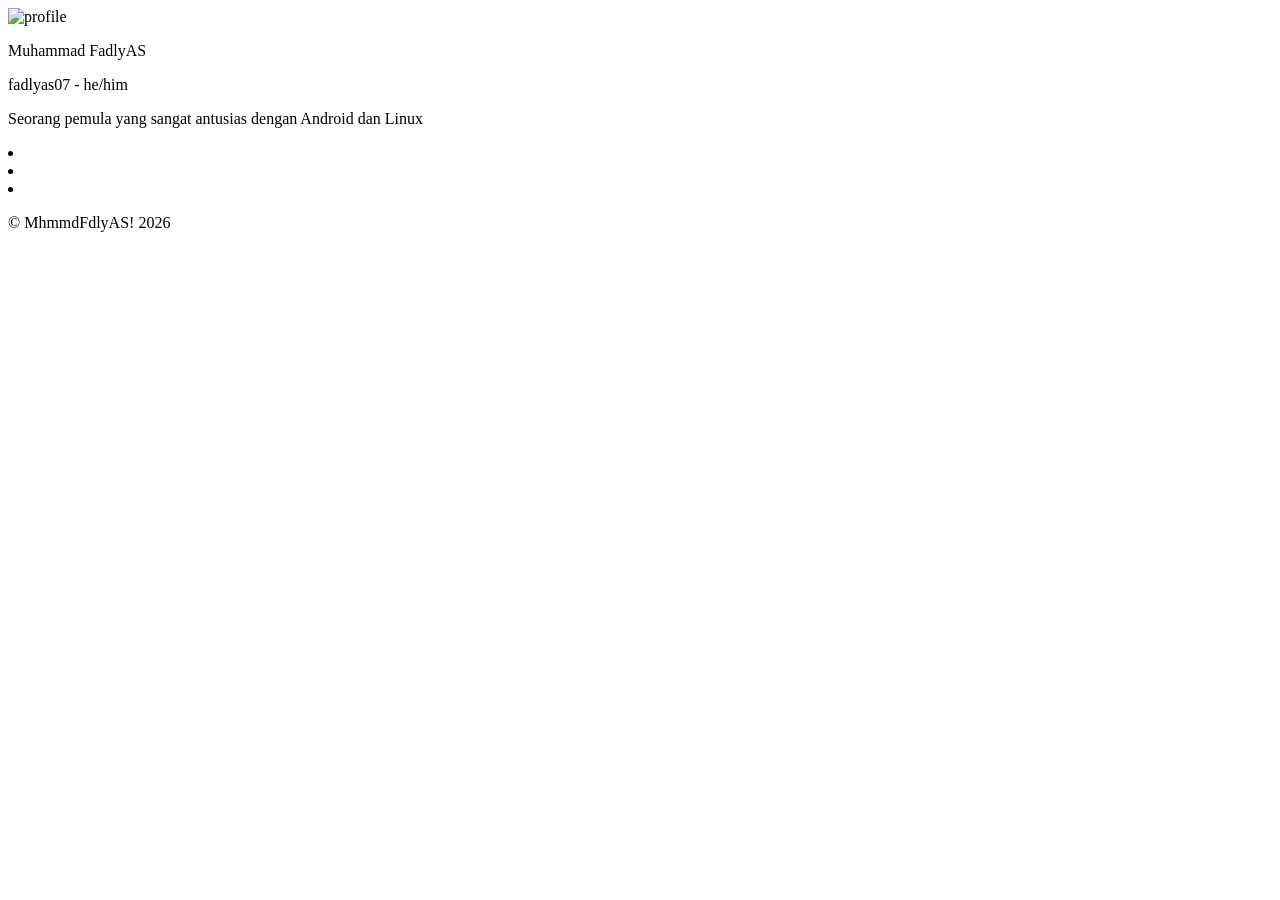
==== index.html @ 100032d4 "treewide: Update output" ====
<!DOCTYPE html>

<html lang="en">

<head>
    <meta charset="utf-8">
    <meta name="viewport" content="width=device-width, initial-scale=1, shrink-to-fit=no">
    <meta name="description" content="">
    <meta name="author" content="">
    <link rel="shortcut icon" href="https://avatars.githubusercontent.com/u/51447049?v=4">

    <title>Muhammad Fadly Ardhian S</title>

    <!-- Font -->
    <link rel="stylesheet" type="text/css" href="https://fonts.googleapis.com/css?family=Molengo" />
    <!-- Icon -->
    <link rel="stylesheet" href="https://cdnjs.cloudflare.com/ajax/libs/font-awesome/6.1.0/css/brands.min.css">
    <!-- Other -->
    <link href="bootstrap/css/bootstrap.min.css" rel="stylesheet">
    <link href="assets/main.css" rel="stylesheet">
    <link href="assets/simple-anim.css" rel="stylesheet">
</head>

<body>

    <div id="particles-js"></div>
    <div class="main-content">
	<div class="container">
		<img class="img-profile sa topToBottom" src="https://avatars.githubusercontent.com/u/51447049?v=4" alt="profile">
		<p class="main-text sa topToBottom">Muhammad FadlyAS</p>
		<p class="second-text sa outGone">fadlyas07 - he/him</p>
		<p class="alter-text mt-0">Seorang pemula yang sangat antusias dengan Android dan Linux</p>
		<div class=" social-icon sa bottomToTop">
			<li><a href="https://github.com/fadlyas07" target="_blank"><span class="fa-brands fa-github"></span></a></li>
			<li><a href="https://instagram.com/fadlyas07" target="_blank"><span class="fa-brands fa-instagram"></span></a></li>
			<li><a href="https://t.me/yeetnosense" target="_blank"><span class="fa-brands fa-telegram"></span></a></li>
		</div>
	</div>
    </div>

    <div class="footer">
        <p>&copy; MhmmdFdlyAS!
            <script>
                document.write(new Date().getFullYear());
            </script>
        </p>
    </div>

    <script src="jquery/jquery.min.js"></script>
    <script src="bootstrap/js/bootstrap.bundle.min.js"></script>

    <!-- Particles JS -->
    <!-- https://github.com/VincentGarreau/particles.js -->
    <script src="particles/particles.min.js"></script>
    <script src="particles/particles-conf.js"></script>

</body>

</html>
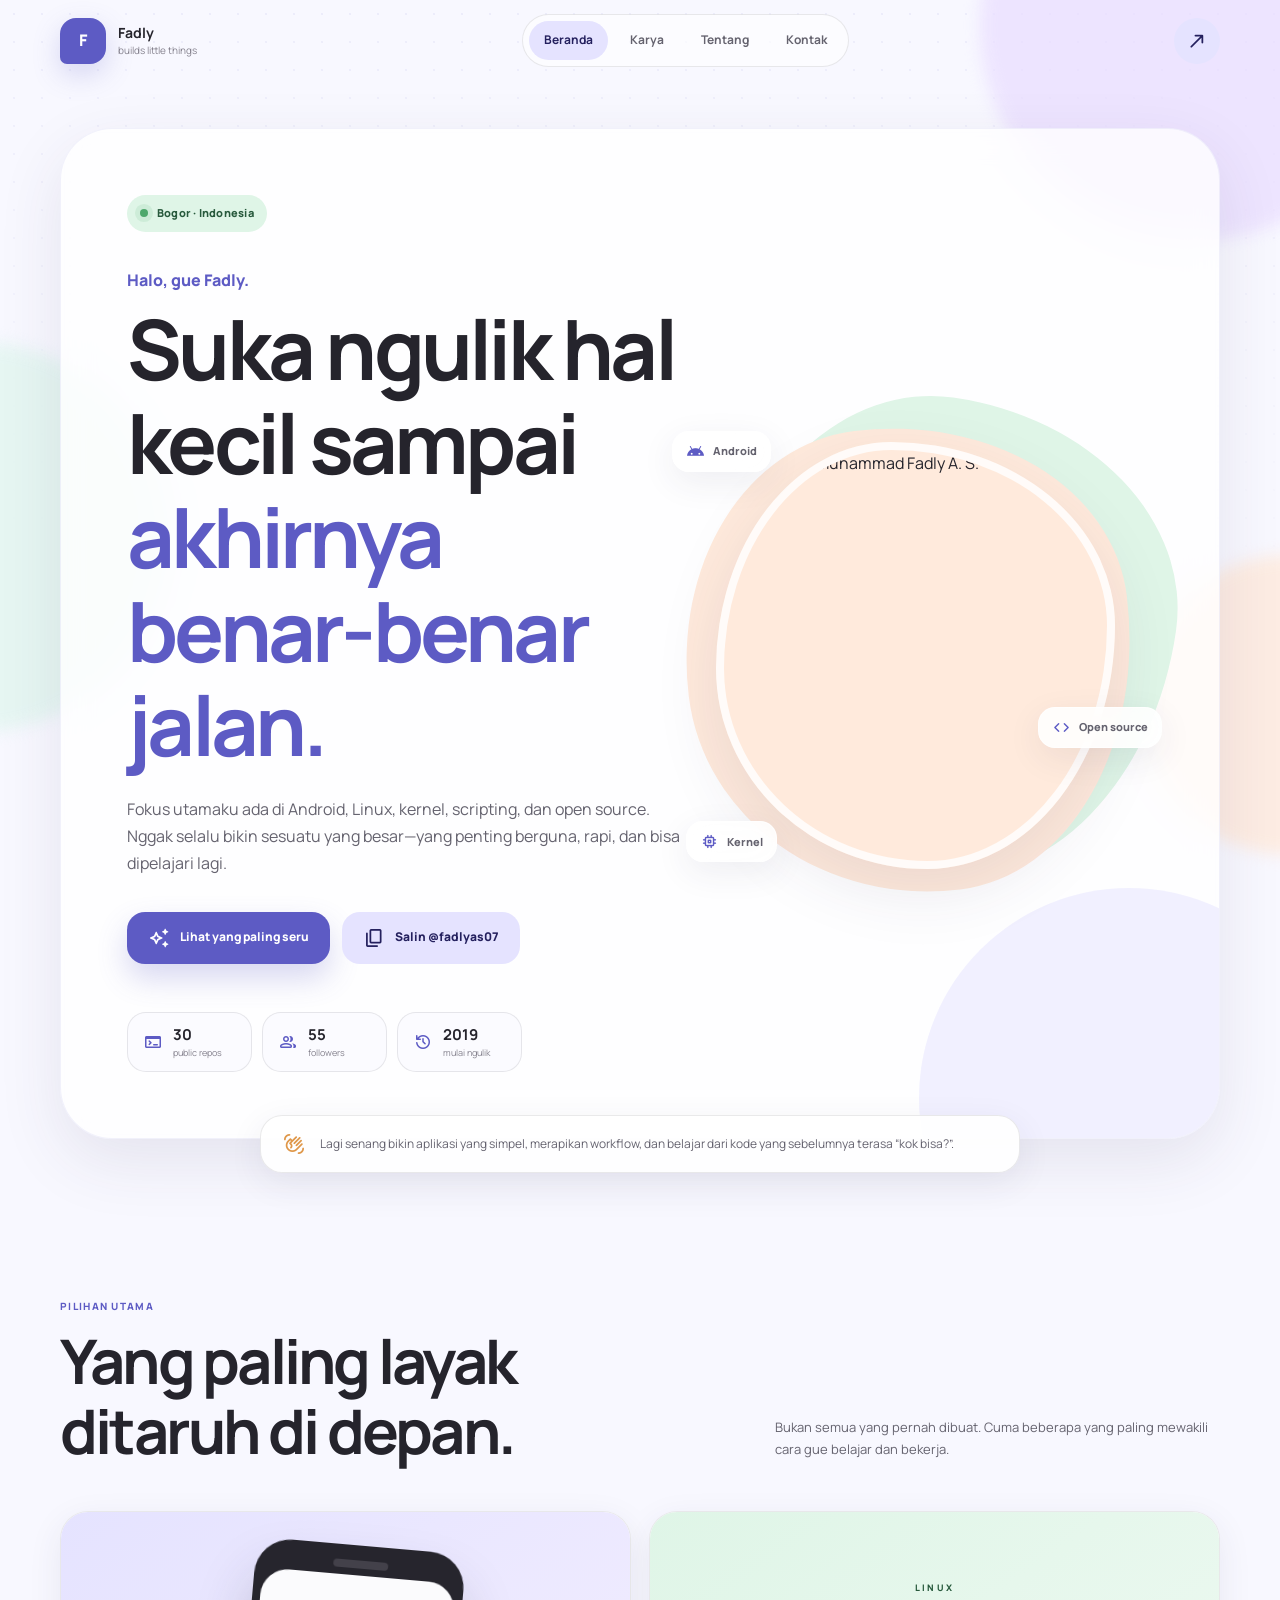
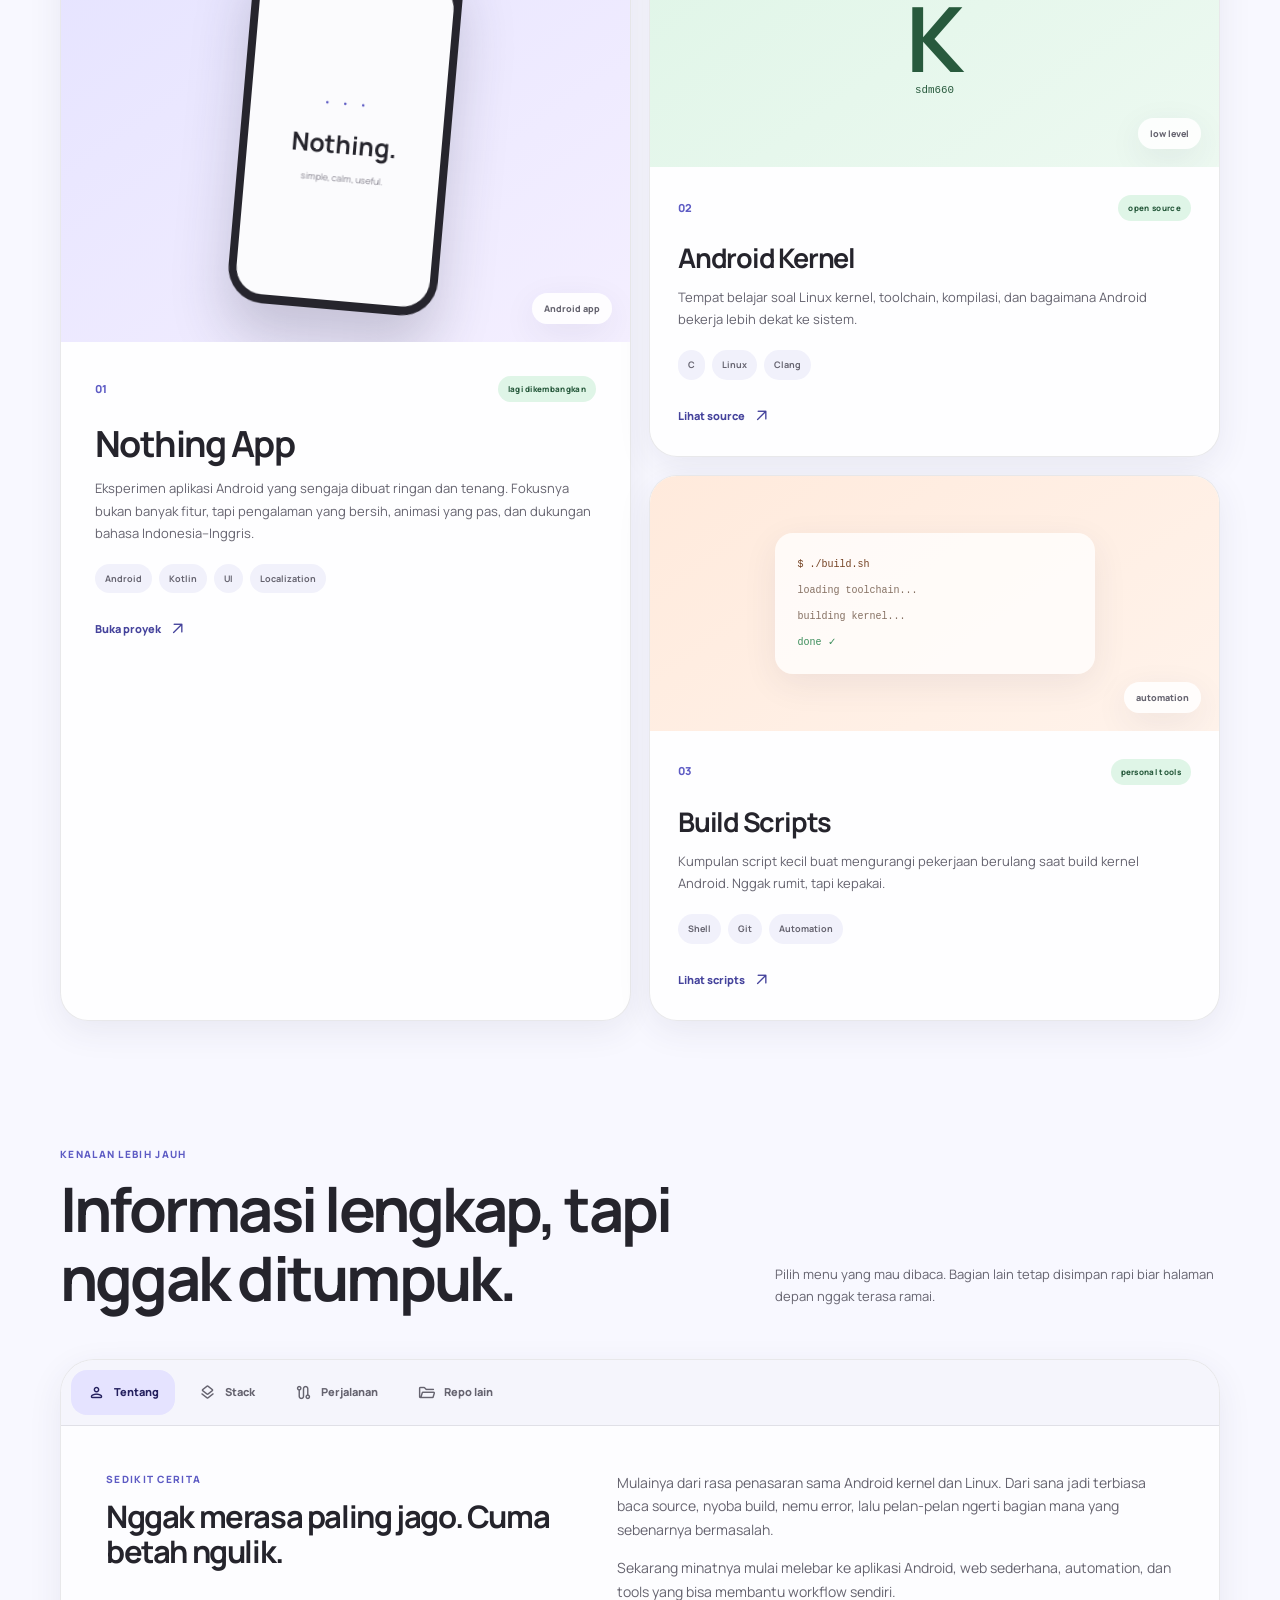
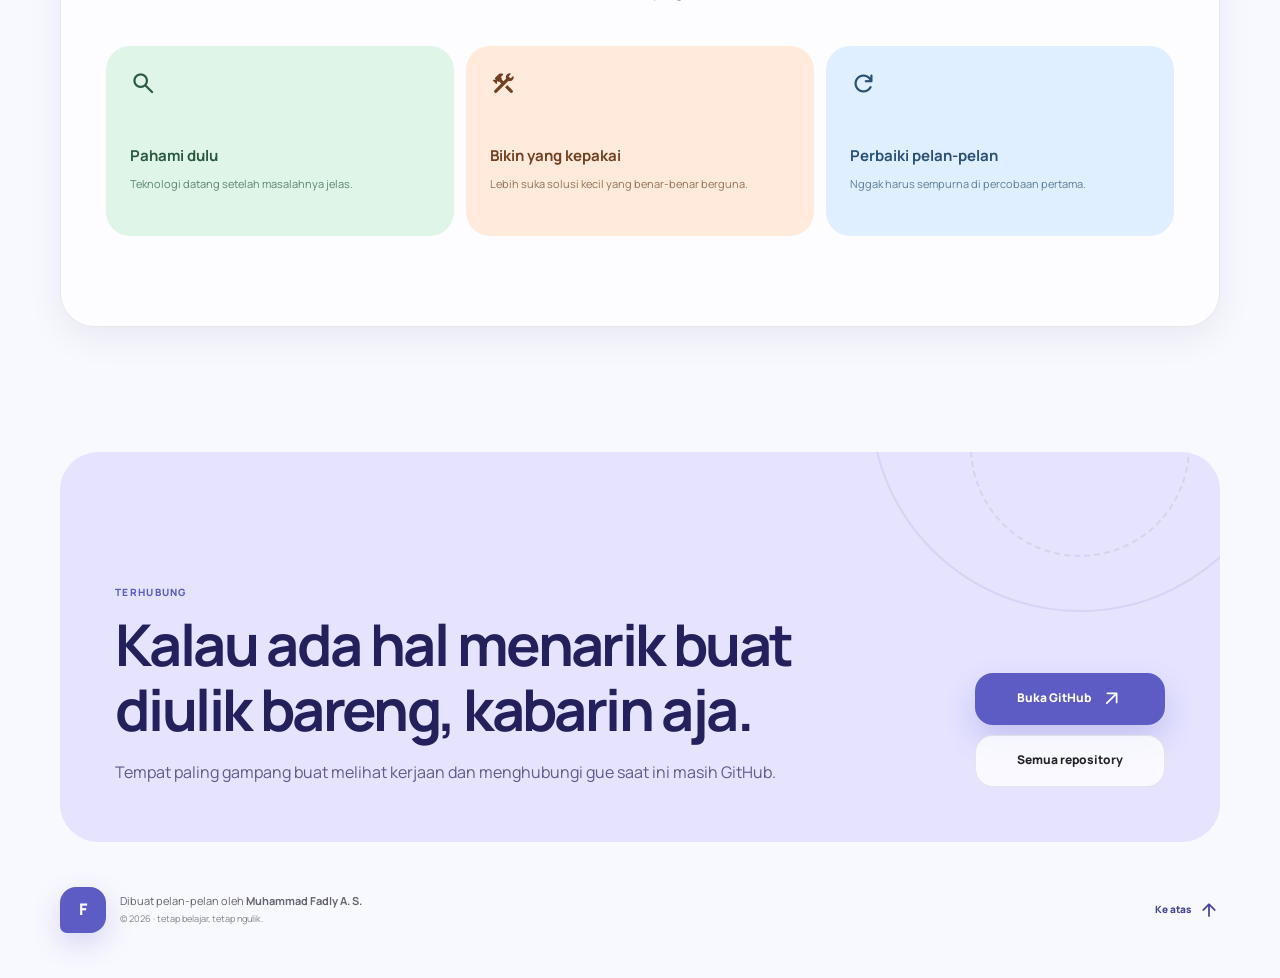
==== commit 5a74e03e: "Initial commit launch clean Material You portfolio.  Change-Id: I935c919ea86681bc4262f09d13e0e4f9fc9" ====
--- a/index.html
+++ b/index.html
@@ -1,59 +1,449 @@
-<!DOCTYPE html>
-
-<html lang="en">
-
+<!doctype html>
+<html lang="id">
 <head>
-    <meta charset="utf-8">
-    <meta name="viewport" content="width=device-width, initial-scale=1, shrink-to-fit=no">
-    <meta name="description" content="">
-    <meta name="author" content="">
-    <link rel="shortcut icon" href="https://avatars.githubusercontent.com/u/51447049?v=4">
-
-    <title>Muhammad Fadly Ardhian S</title>
-
-    <!-- Font -->
-    <link rel="stylesheet" type="text/css" href="https://fonts.googleapis.com/css?family=Molengo" />
-    <!-- Icon -->
-    <link rel="stylesheet" href="https://cdnjs.cloudflare.com/ajax/libs/font-awesome/6.1.0/css/brands.min.css">
-    <!-- Other -->
-    <link href="bootstrap/css/bootstrap.min.css" rel="stylesheet">
-    <link href="assets/main.css" rel="stylesheet">
-    <link href="assets/simple-anim.css" rel="stylesheet">
+  <meta charset="utf-8">
+  <meta name="viewport" content="width=device-width,initial-scale=1">
+  <title>Muhammad Fadly A. S. — Android, Linux & Open Source</title>
+  <meta name="description" content="Portofolio Muhammad Fadly A. S., developer yang suka ngulik Android, Linux, kernel, scripting, dan open source.">
+  <meta name="author" content="Muhammad Fadly A. S.">
+  <meta name="theme-color" content="#f7f7ff">
+  <meta property="og:type" content="website">
+  <meta property="og:title" content="Muhammad Fadly A. S.">
+  <meta property="og:description" content="Android, Linux, kernel, scripting, dan eksperimen open source.">
+  <meta property="og:url" content="https://fadlyas07.github.io/">
+  <meta property="og:image" content="https://github.com/fadlyas07.png?size=600">
+  <link rel="canonical" href="https://fadlyas07.github.io/">
+  <link rel="icon" href="assets/icons/favicon.svg" type="image/svg+xml">
+  <link rel="manifest" href="site.webmanifest">
+  <link rel="preconnect" href="https://fonts.googleapis.com">
+  <link rel="preconnect" href="https://fonts.gstatic.com" crossorigin>
+  <link href="https://fonts.googleapis.com/css2?family=Manrope:wght@400;500;600;700;800&family=Material+Symbols+Rounded:opsz,wght,FILL,GRAD@20..48,400,1,0" rel="stylesheet">
+  <link rel="stylesheet" href="assets/css/style.css">
 </head>
-
 <body>
-
-    <div id="particles-js"></div>
-    <div class="main-content">
-	<div class="container">
-		<img class="img-profile sa topToBottom" src="https://avatars.githubusercontent.com/u/51447049?v=4" alt="profile">
-		<p class="main-text sa topToBottom">Muhammad FadlyAS</p>
-		<p class="second-text sa outGone">fadlyas07 - he/him</p>
-		<p class="alter-text mt-0">Seorang pemula yang sangat antusias dengan Android dan Linux</p>
-		<div class=" social-icon sa bottomToTop">
-			<li><a href="https://github.com/fadlyas07" target="_blank"><span class="fa-brands fa-github"></span></a></li>
-			<li><a href="https://instagram.com/fadlyas07" target="_blank"><span class="fa-brands fa-instagram"></span></a></li>
-			<li><a href="https://t.me/yeetnosense" target="_blank"><span class="fa-brands fa-telegram"></span></a></li>
-		</div>
-	</div>
+  <a class="skip-link" href="#main">Lewati ke isi</a>
+
+  <div class="ambient ambient-one" aria-hidden="true"></div>
+  <div class="ambient ambient-two" aria-hidden="true"></div>
+  <div class="ambient ambient-three" aria-hidden="true"></div>
+
+  <header class="topbar" id="topbar">
+    <div class="shell topbar-inner">
+      <a class="brand" href="#home" aria-label="Kembali ke beranda">
+        <span class="brand-mark">F</span>
+        <span class="brand-text">
+          <strong>Fadly</strong>
+          <small>builds little things</small>
+        </span>
+      </a>
+
+      <nav class="desktop-nav" aria-label="Navigasi utama">
+        <a href="#home">Beranda</a>
+        <a href="#work">Karya</a>
+        <a href="#more">Tentang</a>
+        <a href="#contact">Kontak</a>
+      </nav>
+
+      <a class="icon-button github-button" href="https://github.com/fadlyas07" target="_blank" rel="noreferrer" aria-label="Buka profil GitHub">
+        <span class="material-symbols-rounded" aria-hidden="true">north_east</span>
+      </a>
     </div>
-
-    <div class="footer">
-        <p>&copy; MhmmdFdlyAS!
-            <script>
-                document.write(new Date().getFullYear());
-            </script>
+  </header>
+
+  <main id="main">
+    <section class="hero shell" id="home">
+      <div class="hero-card reveal">
+        <div class="hero-copy">
+          <div class="soft-label">
+            <span class="label-dot"></span>
+            Bogor · Indonesia
+          </div>
+
+          <p class="hello">Halo, gue Fadly.</p>
+          <h1>
+            Suka ngulik hal kecil sampai
+            <span>akhirnya benar-benar jalan.</span>
+          </h1>
+
+          <p class="hero-description">
+            Fokus utamaku ada di Android, Linux, kernel, scripting, dan open source.
+            Nggak selalu bikin sesuatu yang besar—yang penting berguna, rapi, dan bisa dipelajari lagi.
+          </p>
+
+          <div class="hero-actions">
+            <a class="button primary-button" href="#work">
+              <span class="material-symbols-rounded" aria-hidden="true">auto_awesome</span>
+              Lihat yang paling seru
+            </a>
+            <button class="button tonal-button" id="copy-handle" type="button">
+              <span class="material-symbols-rounded" aria-hidden="true">content_copy</span>
+              <span id="copy-label">Salin @fadlyas07</span>
+            </button>
+          </div>
+
+          <div class="quick-facts" aria-label="Ringkasan profil">
+            <div class="fact">
+              <span class="material-symbols-rounded" aria-hidden="true">terminal</span>
+              <div>
+                <strong id="repo-count">30</strong>
+                <small>public repos</small>
+              </div>
+            </div>
+            <div class="fact">
+              <span class="material-symbols-rounded" aria-hidden="true">group</span>
+              <div>
+                <strong id="follower-count">55</strong>
+                <small>followers</small>
+              </div>
+            </div>
+            <div class="fact">
+              <span class="material-symbols-rounded" aria-hidden="true">history</span>
+              <div>
+                <strong>2019</strong>
+                <small>mulai ngulik</small>
+              </div>
+            </div>
+          </div>
+        </div>
+
+        <div class="profile-area">
+          <div class="profile-shape shape-back" aria-hidden="true"></div>
+          <div class="profile-shape shape-middle" aria-hidden="true"></div>
+
+          <div class="profile-photo">
+            <img src="https://github.com/fadlyas07.png?size=600" alt="Foto profil Muhammad Fadly A. S." width="600" height="600">
+          </div>
+
+          <div class="floating-note note-one">
+            <span class="material-symbols-rounded" aria-hidden="true">android</span>
+            Android
+          </div>
+          <div class="floating-note note-two">
+            <span class="material-symbols-rounded" aria-hidden="true">code</span>
+            Open source
+          </div>
+          <div class="floating-note note-three">
+            <span class="material-symbols-rounded" aria-hidden="true">memory</span>
+            Kernel
+          </div>
+        </div>
+      </div>
+
+      <div class="mini-intro reveal">
+        <span class="material-symbols-rounded" aria-hidden="true">waving_hand</span>
+        <p>
+          Lagi senang bikin aplikasi yang simpel, merapikan workflow, dan belajar dari kode yang sebelumnya terasa “kok bisa?”.
         </p>
+      </div>
+    </section>
+
+    <section class="section shell" id="work">
+      <div class="section-heading reveal">
+        <div>
+          <span class="section-label">Pilihan utama</span>
+          <h2>Yang paling layak ditaruh di depan.</h2>
+        </div>
+        <p>Bukan semua yang pernah dibuat. Cuma beberapa yang paling mewakili cara gue belajar dan bekerja.</p>
+      </div>
+
+      <div class="featured-grid">
+        <article class="project-card project-main reveal">
+          <div class="project-art app-art" aria-hidden="true">
+            <div class="phone">
+              <div class="phone-camera"></div>
+              <div class="phone-content">
+                <span class="nothing-mark">· · ·</span>
+                <strong>Nothing.</strong>
+                <small>simple, calm, useful.</small>
+              </div>
+            </div>
+            <span class="art-pill">Android app</span>
+          </div>
+          <div class="project-content">
+            <div class="project-top">
+              <span class="project-index">01</span>
+              <span class="status-chip">lagi dikembangkan</span>
+            </div>
+            <h3>Nothing App</h3>
+            <p>
+              Eksperimen aplikasi Android yang sengaja dibuat ringan dan tenang.
+              Fokusnya bukan banyak fitur, tapi pengalaman yang bersih, animasi yang pas,
+              dan dukungan bahasa Indonesia–Inggris.
+            </p>
+            <div class="tag-row">
+              <span>Android</span><span>Kotlin</span><span>UI</span><span>Localization</span>
+            </div>
+            <a class="text-button" href="https://github.com/greenforce-project/nothing-app" target="_blank" rel="noreferrer">
+              Buka proyek
+              <span class="material-symbols-rounded" aria-hidden="true">arrow_outward</span>
+            </a>
+          </div>
+        </article>
+
+        <article class="project-card reveal">
+          <div class="project-art kernel-art" aria-hidden="true">
+            <div class="kernel-symbol">
+              <span>Linux</span>
+              <strong>K</strong>
+              <small>sdm660</small>
+            </div>
+            <span class="art-pill">low level</span>
+          </div>
+          <div class="project-content">
+            <div class="project-top">
+              <span class="project-index">02</span>
+              <span class="status-chip">open source</span>
+            </div>
+            <h3>Android Kernel</h3>
+            <p>
+              Tempat belajar soal Linux kernel, toolchain, kompilasi, dan bagaimana Android bekerja lebih dekat ke sistem.
+            </p>
+            <div class="tag-row">
+              <span>C</span><span>Linux</span><span>Clang</span>
+            </div>
+            <a class="text-button" href="https://github.com/fadlyas07/kernel_xiaomi_lavender_sdm660" target="_blank" rel="noreferrer">
+              Lihat source
+              <span class="material-symbols-rounded" aria-hidden="true">arrow_outward</span>
+            </a>
+          </div>
+        </article>
+
+        <article class="project-card reveal">
+          <div class="project-art script-art" aria-hidden="true">
+            <div class="code-window">
+              <span>$ ./build.sh</span>
+              <span>loading toolchain...</span>
+              <span>building kernel...</span>
+              <span class="code-success">done ✓</span>
+            </div>
+            <span class="art-pill">automation</span>
+          </div>
+          <div class="project-content">
+            <div class="project-top">
+              <span class="project-index">03</span>
+              <span class="status-chip">personal tools</span>
+            </div>
+            <h3>Build Scripts</h3>
+            <p>
+              Kumpulan script kecil buat mengurangi pekerjaan berulang saat build kernel Android.
+              Nggak rumit, tapi kepakai.
+            </p>
+            <div class="tag-row">
+              <span>Shell</span><span>Git</span><span>Automation</span>
+            </div>
+            <a class="text-button" href="https://github.com/fadlyas07/scripts" target="_blank" rel="noreferrer">
+              Lihat scripts
+              <span class="material-symbols-rounded" aria-hidden="true">arrow_outward</span>
+            </a>
+          </div>
+        </article>
+      </div>
+    </section>
+
+    <section class="section shell" id="more">
+      <div class="section-heading reveal">
+        <div>
+          <span class="section-label">Kenalan lebih jauh</span>
+          <h2>Informasi lengkap, tapi nggak ditumpuk.</h2>
+        </div>
+        <p>Pilih menu yang mau dibaca. Bagian lain tetap disimpan rapi biar halaman depan nggak terasa ramai.</p>
+      </div>
+
+      <div class="info-shell reveal">
+        <div class="tab-list" role="tablist" aria-label="Informasi tentang Fadly">
+          <button class="tab-button active" id="tab-about" role="tab" aria-selected="true" aria-controls="panel-about" data-tab="about">
+            <span class="material-symbols-rounded" aria-hidden="true">person</span>
+            Tentang
+          </button>
+          <button class="tab-button" id="tab-stack" role="tab" aria-selected="false" aria-controls="panel-stack" data-tab="stack">
+            <span class="material-symbols-rounded" aria-hidden="true">layers</span>
+            Stack
+          </button>
+          <button class="tab-button" id="tab-journey" role="tab" aria-selected="false" aria-controls="panel-journey" data-tab="journey">
+            <span class="material-symbols-rounded" aria-hidden="true">route</span>
+            Perjalanan
+          </button>
+          <button class="tab-button" id="tab-repos" role="tab" aria-selected="false" aria-controls="panel-repos" data-tab="repos">
+            <span class="material-symbols-rounded" aria-hidden="true">folder_open</span>
+            Repo lain
+          </button>
+        </div>
+
+        <div class="tab-panels">
+          <section class="tab-panel active" id="panel-about" role="tabpanel" aria-labelledby="tab-about" data-panel="about">
+            <div class="about-panel">
+              <div>
+                <span class="panel-kicker">Sedikit cerita</span>
+                <h3>Nggak merasa paling jago. Cuma betah ngulik.</h3>
+              </div>
+              <div class="about-copy">
+                <p>
+                  Mulainya dari rasa penasaran sama Android kernel dan Linux.
+                  Dari sana jadi terbiasa baca source, nyoba build, nemu error,
+                  lalu pelan-pelan ngerti bagian mana yang sebenarnya bermasalah.
+                </p>
+                <p>
+                  Sekarang minatnya mulai melebar ke aplikasi Android, web sederhana,
+                  automation, dan tools yang bisa membantu workflow sendiri.
+                </p>
+              </div>
+            </div>
+
+            <div class="value-grid">
+              <div class="value-card mint">
+                <span class="material-symbols-rounded" aria-hidden="true">search</span>
+                <strong>Pahami dulu</strong>
+                <p>Teknologi datang setelah masalahnya jelas.</p>
+              </div>
+              <div class="value-card peach">
+                <span class="material-symbols-rounded" aria-hidden="true">construction</span>
+                <strong>Bikin yang kepakai</strong>
+                <p>Lebih suka solusi kecil yang benar-benar berguna.</p>
+              </div>
+              <div class="value-card blue">
+                <span class="material-symbols-rounded" aria-hidden="true">refresh</span>
+                <strong>Perbaiki pelan-pelan</strong>
+                <p>Nggak harus sempurna di percobaan pertama.</p>
+              </div>
+            </div>
+          </section>
+
+          <section class="tab-panel" id="panel-stack" role="tabpanel" aria-labelledby="tab-stack" data-panel="stack" hidden>
+            <div class="stack-panel">
+              <div class="stack-group">
+                <span class="stack-icon lavender"><span class="material-symbols-rounded">android</span></span>
+                <div>
+                  <span class="panel-kicker">Android & system</span>
+                  <h3>Bagian yang paling sering diulik.</h3>
+                  <div class="chip-cloud">
+                    <span>Android</span><span>Kotlin</span><span>Java</span><span>C</span><span>Linux</span><span>Kernel</span>
+                  </div>
+                </div>
+              </div>
+              <div class="stack-group">
+                <span class="stack-icon mint"><span class="material-symbols-rounded">terminal</span></span>
+                <div>
+                  <span class="panel-kicker">Tools & workflow</span>
+                  <h3>Buat kerja berulang jadi lebih ringan.</h3>
+                  <div class="chip-cloud">
+                    <span>Shell</span><span>Git</span><span>GitHub</span><span>Clang</span><span>LLVM</span><span>Automation</span>
+                  </div>
+                </div>
+              </div>
+              <div class="stack-group">
+                <span class="stack-icon peach"><span class="material-symbols-rounded">web</span></span>
+                <div>
+                  <span class="panel-kicker">Sedang diperdalam</span>
+                  <h3>Aplikasi dan antarmuka yang lebih enak.</h3>
+                  <div class="chip-cloud">
+                    <span>HTML</span><span>CSS</span><span>JavaScript</span><span>UI/UX</span><span>API</span>
+                  </div>
+                </div>
+              </div>
+            </div>
+          </section>
+
+          <section class="tab-panel" id="panel-journey" role="tabpanel" aria-labelledby="tab-journey" data-panel="journey" hidden>
+            <div class="journey-list">
+              <article>
+                <span class="journey-year">2019</span>
+                <div>
+                  <h3>Mulai dari Android dan Linux</h3>
+                  <p>Belajar kernel, custom ROM, build environment, dan berani utak-atik perangkat sendiri.</p>
+                </div>
+              </article>
+              <article>
+                <span class="journey-year">Lanjut</span>
+                <div>
+                  <h3>Toolchain dan scripting</h3>
+                  <p>Mulai merapikan proses build dengan shell script, Git, LLVM, Clang, dan packaging.</p>
+                </div>
+              </article>
+              <article>
+                <span class="journey-year">Sekarang</span>
+                <div>
+                  <h3>Bikin pengalaman yang lebih utuh</h3>
+                  <p>Nggak cuma sistem di belakang, tapi juga aplikasi dan tampilan yang nyaman dipakai.</p>
+                </div>
+              </article>
+            </div>
+          </section>
+
+          <section class="tab-panel" id="panel-repos" role="tabpanel" aria-labelledby="tab-repos" data-panel="repos" hidden>
+            <div class="repo-panel-heading">
+              <div>
+                <span class="panel-kicker">Dari GitHub langsung</span>
+                <h3>Beberapa repo publik lainnya.</h3>
+              </div>
+              <a class="small-link" href="https://github.com/fadlyas07?tab=repositories" target="_blank" rel="noreferrer">Lihat semua</a>
+            </div>
+
+            <div class="repo-grid" id="repo-grid" aria-live="polite">
+              <div class="repo-skeleton"></div>
+              <div class="repo-skeleton"></div>
+              <div class="repo-skeleton"></div>
+            </div>
+          </section>
+        </div>
+      </div>
+    </section>
+
+    <section class="section shell" id="contact">
+      <div class="contact-card reveal">
+        <div class="contact-copy">
+          <span class="section-label">Terhubung</span>
+          <h2>Kalau ada hal menarik buat diulik bareng, kabarin aja.</h2>
+          <p>Tempat paling gampang buat melihat kerjaan dan menghubungi gue saat ini masih GitHub.</p>
+        </div>
+        <div class="contact-actions">
+          <a class="button primary-button" href="https://github.com/fadlyas07" target="_blank" rel="noreferrer">
+            Buka GitHub
+            <span class="material-symbols-rounded" aria-hidden="true">arrow_outward</span>
+          </a>
+          <a class="button light-button" href="https://github.com/fadlyas07?tab=repositories" target="_blank" rel="noreferrer">
+            Semua repository
+          </a>
+        </div>
+        <div class="contact-orb orb-one" aria-hidden="true"></div>
+        <div class="contact-orb orb-two" aria-hidden="true"></div>
+      </div>
+    </section>
+  </main>
+
+  <footer class="footer shell">
+    <div class="footer-brand">
+      <span class="brand-mark">F</span>
+      <p>
+        Dibuat pelan-pelan oleh <strong>Muhammad Fadly A. S.</strong><br>
+        <small>© <span id="year"></span> · tetap belajar, tetap ngulik.</small>
+      </p>
     </div>
-
-    <script src="jquery/jquery.min.js"></script>
-    <script src="bootstrap/js/bootstrap.bundle.min.js"></script>
-
-    <!-- Particles JS -->
-    <!-- https://github.com/VincentGarreau/particles.js -->
-    <script src="particles/particles.min.js"></script>
-    <script src="particles/particles-conf.js"></script>
-
+    <a href="#home" class="back-top">
+      Ke atas
+      <span class="material-symbols-rounded" aria-hidden="true">arrow_upward</span>
+    </a>
+  </footer>
+
+  <nav class="mobile-nav" aria-label="Navigasi ponsel">
+    <a class="active" href="#home">
+      <span class="material-symbols-rounded" aria-hidden="true">home</span>
+      <small>Home</small>
+    </a>
+    <a href="#work">
+      <span class="material-symbols-rounded" aria-hidden="true">auto_awesome</span>
+      <small>Karya</small>
+    </a>
+    <a href="#more">
+      <span class="material-symbols-rounded" aria-hidden="true">person</span>
+      <small>Tentang</small>
+    </a>
+    <a href="https://github.com/fadlyas07" target="_blank" rel="noreferrer">
+      <span class="material-symbols-rounded" aria-hidden="true">code</span>
+      <small>GitHub</small>
+    </a>
+  </nav>
+
+  <div class="snackbar" id="snackbar" role="status" aria-live="polite">Username disalin</div>
+  <script src="assets/js/script.js" defer></script>
 </body>
-
 </html>
--- a/assets/css/style.css
+++ b/assets/css/style.css
@@ -0,0 +1,456 @@
+:root {
+  --bg: #f8f8ff;
+  --surface: #ffffff;
+  --surface-soft: #f1f1fb;
+  --surface-strong: #e7e7f5;
+  --ink: #25242c;
+  --ink-soft: #65636f;
+  --ink-faint: #85828e;
+  --primary: #5d5bc4;
+  --primary-dark: #45439c;
+  --primary-container: #e5e3ff;
+  --on-primary-container: #24205e;
+  --mint: #dff5e7;
+  --mint-ink: #285a3d;
+  --peach: #ffeadc;
+  --peach-ink: #734122;
+  --blue: #e0efff;
+  --blue-ink: #285078;
+  --lavender: #ece8ff;
+  --line: rgba(45, 43, 55, .10);
+  --shadow: 0 22px 65px rgba(55, 52, 88, .10);
+  --shadow-soft: 0 10px 34px rgba(55, 52, 88, .08);
+  --radius-xl: 38px;
+  --radius-lg: 28px;
+  --radius-md: 20px;
+  --radius-sm: 15px;
+  --shell: 1160px;
+}
+
+* { box-sizing: border-box; }
+html { scroll-behavior: smooth; scroll-padding-top: 100px; }
+body {
+  margin: 0;
+  min-width: 320px;
+  color: var(--ink);
+  background: var(--bg);
+  font-family: "Manrope", sans-serif;
+  line-height: 1.7;
+  -webkit-font-smoothing: antialiased;
+  overflow-x: hidden;
+}
+body::before {
+  content: "";
+  position: fixed;
+  inset: 0;
+  z-index: -4;
+  pointer-events: none;
+  background-image: radial-gradient(rgba(93,91,196,.07) 1px, transparent 1px);
+  background-size: 28px 28px;
+  mask-image: linear-gradient(to bottom, black, transparent 72%);
+}
+::selection { background: var(--primary-container); color: var(--on-primary-container); }
+a { color: inherit; text-decoration: none; }
+button, a { -webkit-tap-highlight-color: transparent; }
+button { font: inherit; }
+img { display: block; max-width: 100%; }
+h1, h2, h3, p { margin-top: 0; }
+h1, h2, h3 { line-height: 1.13; letter-spacing: -.045em; }
+p { color: var(--ink-soft); }
+.material-symbols-rounded { font-size: 22px; line-height: 1; }
+.shell { width: min(calc(100% - 36px), var(--shell)); margin-inline: auto; }
+.skip-link {
+  position: fixed; top: 12px; left: 12px; z-index: 9999;
+  padding: 12px 16px; border-radius: 14px;
+  color: white; background: var(--primary);
+  transform: translateY(-140%); transition: transform .2s ease;
+}
+.skip-link:focus { transform: translateY(0); }
+
+.ambient {
+  position: fixed; z-index: -3; border-radius: 999px;
+  pointer-events: none; filter: blur(8px); opacity: .72;
+}
+.ambient-one { width: 430px; height: 430px; top: -190px; right: -130px; background: #e9ddff; }
+.ambient-two { width: 390px; height: 390px; top: 38%; left: -220px; background: #dff5ee; }
+.ambient-three { width: 300px; height: 300px; right: -160px; bottom: 5%; background: #ffe8d8; }
+
+.topbar {
+  position: fixed; inset: 0 0 auto; z-index: 1000; height: 82px;
+  border-bottom: 1px solid transparent;
+  transition: background .2s ease, border-color .2s ease, box-shadow .2s ease;
+}
+.topbar.scrolled {
+  background: rgba(248,248,255,.80);
+  border-color: var(--line);
+  box-shadow: 0 8px 25px rgba(60,56,90,.06);
+  backdrop-filter: blur(18px);
+}
+.topbar-inner { height: 100%; display: flex; align-items: center; justify-content: space-between; gap: 28px; }
+.brand { display: flex; align-items: center; gap: 12px; }
+.brand-mark {
+  width: 46px; height: 46px; display: grid; place-items: center;
+  border-radius: 16px 16px 16px 7px;
+  color: white; background: var(--primary);
+  font-weight: 800; box-shadow: 0 10px 28px rgba(93,91,196,.22);
+}
+.brand-text { display: flex; flex-direction: column; line-height: 1.15; }
+.brand-text strong { font-size: 14px; }
+.brand-text small { color: var(--ink-faint); font-size: 10px; margin-top: 4px; }
+.desktop-nav { display: flex; align-items: center; gap: 7px; padding: 6px; border-radius: 999px; background: rgba(255,255,255,.62); border: 1px solid var(--line); }
+.desktop-nav a { padding: 9px 15px; border-radius: 999px; color: var(--ink-soft); font-size: 12px; font-weight: 700; transition: .2s ease; }
+.desktop-nav a:hover, .desktop-nav a.active { color: var(--on-primary-container); background: var(--primary-container); }
+.icon-button {
+  width: 46px; height: 46px; display: grid; place-items: center;
+  border-radius: 50%; color: var(--on-primary-container);
+  background: var(--primary-container); transition: .2s ease;
+}
+.icon-button:hover { transform: rotate(8deg) translateY(-2px); background: #d9d6ff; }
+
+.hero { padding-top: 128px; }
+.hero-card {
+  position: relative; display: grid; grid-template-columns: 1.08fr .92fr;
+  min-height: 670px; overflow: hidden;
+  padding: 66px; border: 1px solid rgba(93,91,196,.08);
+  border-radius: 52px; background: rgba(255,255,255,.78);
+  box-shadow: var(--shadow); backdrop-filter: blur(15px);
+}
+.hero-card::after {
+  content: ""; position: absolute; right: -120px; bottom: -170px;
+  width: 420px; height: 420px; border-radius: 50%;
+  background: var(--primary-container); opacity: .54;
+}
+.hero-copy { position: relative; z-index: 2; align-self: center; }
+.soft-label {
+  display: inline-flex; align-items: center; gap: 9px;
+  padding: 9px 13px; border-radius: 999px;
+  color: var(--mint-ink); background: var(--mint);
+  font-size: 11px; font-weight: 800; letter-spacing: .02em;
+}
+.label-dot { width: 8px; height: 8px; border-radius: 50%; background: #4ea86c; box-shadow: 0 0 0 5px rgba(78,168,108,.12); }
+.hello { margin: 35px 0 7px; color: var(--primary); font-weight: 800; }
+.hero h1 { max-width: 650px; margin-bottom: 25px; font-size: clamp(3.6rem, 6.5vw, 6.5rem); }
+.hero h1 span { display: block; color: var(--primary); }
+.hero-description { max-width: 650px; margin-bottom: 0; font-size: 16px; }
+.hero-actions { display: flex; flex-wrap: wrap; gap: 12px; margin-top: 34px; }
+.button {
+  min-height: 52px; display: inline-flex; align-items: center; justify-content: center; gap: 10px;
+  padding: 0 21px; border: 0; border-radius: 18px; cursor: pointer;
+  font-size: 12px; font-weight: 800; transition: transform .2s ease, box-shadow .2s ease, background .2s ease;
+}
+.button:hover { transform: translateY(-3px); }
+.primary-button { color: white; background: var(--primary); box-shadow: 0 14px 30px rgba(93,91,196,.24); }
+.primary-button:hover { background: var(--primary-dark); box-shadow: 0 18px 38px rgba(93,91,196,.28); }
+.tonal-button { color: var(--on-primary-container); background: var(--primary-container); }
+.light-button { color: var(--ink); background: rgba(255,255,255,.78); border: 1px solid var(--line); }
+
+.quick-facts { display: flex; flex-wrap: wrap; gap: 10px; margin-top: 48px; }
+.fact {
+  display: flex; align-items: center; gap: 10px; min-width: 125px;
+  padding: 13px 15px; border: 1px solid var(--line);
+  border-radius: 19px; background: rgba(250,250,255,.74);
+}
+.fact > span { color: var(--primary); font-size: 20px; }
+.fact div { display: flex; flex-direction: column; line-height: 1.2; }
+.fact strong { font-size: 15px; }
+.fact small { margin-top: 4px; color: var(--ink-faint); font-size: 9px; }
+
+.profile-area { position: relative; z-index: 2; min-height: 520px; align-self: center; }
+.profile-shape { position: absolute; border-radius: 44% 56% 45% 55% / 52% 42% 58% 48%; }
+.shape-back { inset: 25px -20px 20px 40px; background: var(--mint); transform: rotate(8deg); }
+.shape-middle { inset: 52px 20px 0 5px; background: var(--peach); transform: rotate(-7deg); }
+.profile-photo {
+  position: absolute; inset: 68px 38px 25px 35px; overflow: hidden;
+  border: 8px solid rgba(255,255,255,.82);
+  border-radius: 44% 56% 47% 53% / 53% 43% 57% 47%;
+  box-shadow: var(--shadow);
+}
+.profile-photo img { width: 100%; height: 100%; object-fit: cover; }
+.floating-note {
+  position: absolute; z-index: 5; display: flex; align-items: center; gap: 8px;
+  padding: 10px 13px; border: 1px solid rgba(255,255,255,.65);
+  border-radius: 17px; background: rgba(255,255,255,.88);
+  box-shadow: var(--shadow-soft); color: var(--ink-soft);
+  font-size: 11px; font-weight: 800; backdrop-filter: blur(15px);
+  animation: float 5s ease-in-out infinite;
+}
+.floating-note .material-symbols-rounded { color: var(--primary); font-size: 19px; }
+.note-one { top: 11%; left: -2%; }
+.note-two { right: -2%; bottom: 28%; animation-delay: -1.8s; }
+.note-three { left: 1%; bottom: 6%; animation-delay: -3s; }
+@keyframes float { 50% { transform: translateY(-8px) rotate(1deg); } }
+
+.mini-intro {
+  display: flex; align-items: center; gap: 15px; width: min(92%, 760px);
+  margin: -24px auto 0; position: relative; z-index: 5;
+  padding: 17px 22px; border: 1px solid var(--line);
+  border-radius: 22px; background: rgba(255,255,255,.92); box-shadow: var(--shadow-soft);
+}
+.mini-intro > span { color: #df9749; }
+.mini-intro p { margin: 0; font-size: 12px; }
+
+.section { padding-top: 125px; }
+.section-heading { display: flex; align-items: end; justify-content: space-between; gap: 45px; margin-bottom: 46px; }
+.section-heading > div { max-width: 650px; }
+.section-heading > p { max-width: 445px; margin-bottom: 5px; font-size: 13px; }
+.section-label, .panel-kicker {
+  display: block; margin-bottom: 11px; color: var(--primary);
+  font-size: 10px; font-weight: 800; letter-spacing: .13em; text-transform: uppercase;
+}
+.section-heading h2 { margin-bottom: 0; font-size: clamp(2.4rem, 4.8vw, 4.6rem); }
+
+.featured-grid { display: grid; grid-template-columns: 1fr 1fr; gap: 18px; }
+.project-card {
+  overflow: hidden; border: 1px solid var(--line);
+  border-radius: var(--radius-lg); background: rgba(255,255,255,.78);
+  box-shadow: var(--shadow-soft); transition: transform .24s ease, box-shadow .24s ease;
+}
+.project-card:hover { transform: translateY(-6px); box-shadow: var(--shadow); }
+.project-main { grid-row: span 2; display: flex; flex-direction: column; }
+.project-art { position: relative; min-height: 255px; display: grid; place-items: center; overflow: hidden; }
+.project-main .project-art { min-height: 430px; }
+.project-content { padding: 28px; }
+.project-main .project-content { padding: 34px; }
+.project-top { display: flex; align-items: center; justify-content: space-between; gap: 12px; margin-bottom: 22px; }
+.project-index { color: var(--primary); font-size: 11px; font-weight: 800; }
+.status-chip { padding: 6px 10px; border-radius: 999px; color: var(--mint-ink); background: var(--mint); font-size: 8px; font-weight: 800; letter-spacing: .04em; }
+.project-content h3 { margin-bottom: 13px; font-size: 27px; }
+.project-main .project-content h3 { font-size: 36px; }
+.project-content p { margin-bottom: 20px; font-size: 13px; }
+.tag-row, .chip-cloud { display: flex; flex-wrap: wrap; gap: 7px; }
+.tag-row span, .chip-cloud span {
+  padding: 7px 10px; border-radius: 999px; background: var(--surface-soft);
+  color: var(--ink-soft); font-size: 9px; font-weight: 700;
+}
+.text-button {
+  display: inline-flex; align-items: center; gap: 8px; margin-top: 27px;
+  color: var(--primary-dark); font-size: 11px; font-weight: 800;
+}
+.text-button .material-symbols-rounded { font-size: 18px; transition: transform .2s ease; }
+.text-button:hover .material-symbols-rounded { transform: translate(3px,-3px); }
+.art-pill {
+  position: absolute; right: 18px; bottom: 18px; padding: 8px 12px;
+  border-radius: 999px; color: var(--ink-soft); background: rgba(255,255,255,.88);
+  font-size: 9px; font-weight: 800; box-shadow: var(--shadow-soft);
+}
+.app-art { background: linear-gradient(145deg, #e5e3ff, #f4efff); }
+.phone {
+  width: 210px; height: 365px; padding: 8px; border-radius: 36px;
+  background: #26252d; box-shadow: 0 34px 55px rgba(51,48,74,.22); transform: rotate(5deg);
+}
+.phone-camera { width: 55px; height: 8px; margin: 7px auto; border-radius: 999px; background: #43414a; }
+.phone-content {
+  height: calc(100% - 23px); display: flex; align-items: center; justify-content: center; flex-direction: column;
+  border-radius: 27px; background: #fbfbfd;
+}
+.nothing-mark { color: var(--primary); letter-spacing: .35em; font-weight: 800; }
+.phone-content strong { margin-top: 7px; font-size: 25px; }
+.phone-content small { margin-top: 4px; color: var(--ink-faint); font-size: 9px; }
+.kernel-art { background: linear-gradient(145deg, var(--mint), #edf9f1); }
+.kernel-symbol { display: flex; align-items: center; flex-direction: column; color: var(--mint-ink); }
+.kernel-symbol > span { font-size: 9px; text-transform: uppercase; letter-spacing: .25em; font-weight: 800; }
+.kernel-symbol strong { font-size: 90px; line-height: .95; }
+.kernel-symbol small { font-family: monospace; }
+.script-art { background: linear-gradient(145deg, var(--peach), #fff3eb); }
+.code-window {
+  width: min(80%, 320px); display: flex; flex-direction: column; gap: 9px;
+  padding: 23px; border-radius: 18px; color: #857062; background: rgba(255,255,255,.76);
+  font-family: monospace; font-size: 10px; box-shadow: var(--shadow-soft);
+}
+.code-window span:first-child { color: var(--peach-ink); }
+.code-window .code-success { color: #3c8d5b; }
+
+.info-shell {
+  overflow: hidden; border: 1px solid var(--line);
+  border-radius: 34px; background: rgba(255,255,255,.74); box-shadow: var(--shadow-soft);
+}
+.tab-list {
+  display: flex; gap: 7px; padding: 10px;
+  border-bottom: 1px solid var(--line); background: rgba(241,241,251,.72);
+  overflow-x: auto; scrollbar-width: none;
+}
+.tab-list::-webkit-scrollbar { display: none; }
+.tab-button {
+  flex: 0 0 auto; display: flex; align-items: center; justify-content: center; gap: 8px;
+  min-height: 45px; padding: 0 16px; border: 0; border-radius: 16px; cursor: pointer;
+  color: var(--ink-soft); background: transparent; font-size: 11px; font-weight: 800; transition: .2s ease;
+}
+.tab-button:hover { background: rgba(255,255,255,.65); }
+.tab-button.active { color: var(--on-primary-container); background: var(--primary-container); }
+.tab-button .material-symbols-rounded { font-size: 19px; }
+.tab-panels { min-height: 500px; }
+.tab-panel { padding: 45px; animation: panel-in .28s ease; }
+@keyframes panel-in { from { opacity: 0; transform: translateY(8px); } }
+.about-panel { display: grid; grid-template-columns: .9fr 1.1fr; gap: 55px; margin-bottom: 42px; }
+.about-panel h3, .repo-panel-heading h3 { margin-bottom: 0; font-size: 31px; }
+.about-copy p { font-size: 14px; }
+.about-copy p:last-child { margin-bottom: 0; }
+.value-grid { display: grid; grid-template-columns: repeat(3,1fr); gap: 12px; }
+.value-card { min-height: 190px; padding: 24px; border-radius: 24px; }
+.value-card .material-symbols-rounded { font-size: 27px; }
+.value-card strong { display: block; margin-top: 38px; font-size: 15px; }
+.value-card p { margin: 7px 0 0; font-size: 11px; }
+.value-card.mint { color: var(--mint-ink); background: var(--mint); }
+.value-card.mint p { color: rgba(40,90,61,.72); }
+.value-card.peach { color: var(--peach-ink); background: var(--peach); }
+.value-card.peach p { color: rgba(115,65,34,.72); }
+.value-card.blue { color: var(--blue-ink); background: var(--blue); }
+.value-card.blue p { color: rgba(40,80,120,.72); }
+
+.stack-panel { display: grid; gap: 12px; }
+.stack-group { display: grid; grid-template-columns: 65px 1fr; gap: 20px; padding: 23px; border: 1px solid var(--line); border-radius: 23px; background: rgba(250,250,255,.68); }
+.stack-icon { width: 58px; height: 58px; display: grid; place-items: center; border-radius: 19px; }
+.stack-icon.lavender { color: var(--on-primary-container); background: var(--lavender); }
+.stack-icon.mint { color: var(--mint-ink); background: var(--mint); }
+.stack-icon.peach { color: var(--peach-ink); background: var(--peach); }
+.stack-group h3 { margin-bottom: 15px; font-size: 20px; }
+.stack-group .panel-kicker { margin-bottom: 3px; }
+
+.journey-list { display: grid; gap: 13px; }
+.journey-list article { display: grid; grid-template-columns: 95px 1fr; gap: 25px; padding: 24px; border-radius: 24px; background: var(--surface-soft); }
+.journey-year { width: 72px; height: 45px; display: grid; place-items: center; border-radius: 15px; color: var(--primary-dark); background: var(--primary-container); font-size: 10px; font-weight: 800; }
+.journey-list h3 { margin-bottom: 8px; font-size: 20px; }
+.journey-list p { margin-bottom: 0; font-size: 12px; }
+
+.repo-panel-heading { display: flex; align-items: end; justify-content: space-between; gap: 25px; margin-bottom: 28px; }
+.small-link { padding: 9px 13px; border-radius: 999px; color: var(--primary-dark); background: var(--primary-container); font-size: 9px; font-weight: 800; }
+.repo-grid { display: grid; grid-template-columns: repeat(3,1fr); gap: 11px; }
+.repo-card { min-height: 190px; display: flex; flex-direction: column; padding: 20px; border: 1px solid var(--line); border-radius: 22px; background: var(--surface-soft); }
+.repo-icon { width: 39px; height: 39px; display: grid; place-items: center; border-radius: 13px; color: var(--primary); background: var(--primary-container); }
+.repo-card h4 { margin: 26px 0 8px; font-size: 14px; overflow-wrap: anywhere; }
+.repo-card p { margin-bottom: 19px; display: -webkit-box; overflow: hidden; -webkit-line-clamp: 2; -webkit-box-orient: vertical; font-size: 10px; }
+.repo-meta { display: flex; align-items: center; gap: 12px; margin-top: auto; color: var(--ink-faint); font-size: 8px; font-weight: 700; }
+.repo-language { display: flex; align-items: center; gap: 5px; }
+.language-dot { width: 6px; height: 6px; border-radius: 50%; background: var(--primary); }
+.repo-skeleton { height: 190px; border-radius: 22px; background: linear-gradient(90deg,#f0f0f8,#fafaff,#f0f0f8); background-size: 220% 100%; animation: shimmer 1.5s linear infinite; }
+@keyframes shimmer { to { background-position: -220% 0; } }
+.repo-error { grid-column: 1/-1; padding: 25px; border-radius: 20px; background: var(--peach); color: var(--peach-ink); font-size: 12px; text-align: center; }
+
+.contact-card {
+  position: relative; display: flex; align-items: end; justify-content: space-between; gap: 35px;
+  min-height: 390px; overflow: hidden; padding: 55px;
+  border-radius: 38px; color: var(--on-primary-container); background: var(--primary-container);
+}
+.contact-copy { position: relative; z-index: 2; max-width: 690px; }
+.contact-copy h2 { margin-bottom: 17px; font-size: clamp(2.4rem,4.5vw,4.5rem); }
+.contact-copy p { margin-bottom: 0; color: rgba(36,32,94,.70); }
+.contact-actions { position: relative; z-index: 2; display: flex; flex-direction: column; gap: 10px; min-width: 190px; }
+.contact-orb { position: absolute; border-radius: 50%; border: 2px solid rgba(93,91,196,.12); }
+.orb-one { width: 420px; height: 420px; top: -260px; right: -70px; }
+.orb-two { width: 220px; height: 220px; top: -115px; right: 30px; border-style: dashed; }
+
+.footer { display: flex; align-items: center; justify-content: space-between; gap: 25px; padding-top: 45px; padding-bottom: 45px; }
+.footer-brand { display: flex; align-items: center; gap: 14px; }
+.footer-brand p { margin: 0; font-size: 11px; line-height: 1.5; }
+.footer-brand small { color: var(--ink-faint); }
+.back-top { display: flex; align-items: center; gap: 7px; color: var(--primary-dark); font-size: 10px; font-weight: 800; }
+
+.mobile-nav {
+  position: fixed; right: 14px; bottom: 14px; left: 14px; z-index: 1000;
+  display: none; grid-template-columns: repeat(4,1fr); gap: 4px;
+  padding: 7px; border: 1px solid var(--line);
+  border-radius: 25px; background: rgba(255,255,255,.90);
+  box-shadow: 0 18px 50px rgba(43,40,75,.18); backdrop-filter: blur(18px);
+}
+.mobile-nav a { display: flex; min-height: 54px; align-items: center; justify-content: center; flex-direction: column; gap: 3px; border-radius: 19px; color: var(--ink-faint); }
+.mobile-nav a.active { color: var(--on-primary-container); background: var(--primary-container); }
+.mobile-nav .material-symbols-rounded { font-size: 21px; }
+.mobile-nav small { font-size: 8px; font-weight: 800; }
+
+.snackbar {
+  position: fixed; left: 50%; bottom: 24px; z-index: 1500;
+  padding: 12px 18px; border-radius: 16px; color: white; background: #33313b;
+  font-size: 11px; font-weight: 700; opacity: 0; pointer-events: none;
+  transform: translate(-50%,20px); transition: .25s ease;
+}
+.snackbar.show { opacity: 1; transform: translate(-50%,0); }
+
+.reveal { opacity: 0; transform: translateY(18px); transition: opacity .65s ease, transform .65s ease; }
+.reveal.visible { opacity: 1; transform: none; }
+
+.error-page { min-height: 100svh; display: grid; place-items: center; padding: 30px; }
+.error-card { width: min(100%,700px); padding: 60px 35px; text-align: center; border-radius: 34px; background: white; box-shadow: var(--shadow); }
+.error-card strong { display: block; color: var(--primary); font-size: clamp(5rem,18vw,10rem); line-height: .85; letter-spacing: -.09em; }
+.error-card h1 { margin: 26px 0 12px; font-size: 32px; }
+.error-card p { max-width: 480px; margin: 0 auto 28px; }
+
+@media (max-width: 960px) {
+  .hero-card { grid-template-columns: 1fr; padding: 50px; }
+  .profile-area { width: min(100%,520px); min-height: 520px; margin: 25px auto 0; }
+  .featured-grid { grid-template-columns: 1fr; }
+  .project-main { grid-row: auto; }
+  .project-main .project-art { min-height: 400px; }
+  .section-heading { align-items: start; flex-direction: column; gap: 14px; }
+  .section-heading > p { max-width: 650px; }
+  .value-grid, .repo-grid { grid-template-columns: repeat(2,1fr); }
+  .contact-card { align-items: start; flex-direction: column; }
+  .contact-actions { flex-direction: row; }
+}
+
+@media (max-width: 720px) {
+  html { scroll-padding-top: 80px; }
+  body { padding-bottom: 90px; }
+  .shell { width: min(calc(100% - 24px), var(--shell)); }
+  .topbar { height: 70px; }
+  .desktop-nav, .github-button { display: none; }
+  .brand-text small { display: none; }
+  .hero { padding-top: 92px; }
+  .hero-card { min-height: 0; padding: 28px; border-radius: 32px; }
+  .hello { margin-top: 28px; }
+  .hero h1 { font-size: clamp(3.1rem,15vw,5rem); }
+  .hero-description { font-size: 14px; }
+  .hero-actions { flex-direction: column; }
+  .hero-actions .button { width: 100%; }
+  .quick-facts { display: grid; grid-template-columns: repeat(3,1fr); gap: 6px; }
+  .fact { min-width: 0; padding: 11px 9px; flex-direction: column; align-items: flex-start; gap: 7px; }
+  .fact > span { font-size: 18px; }
+  .fact strong { font-size: 13px; }
+  .fact small { font-size: 7px; }
+  .profile-area { min-height: 390px; margin-top: 12px; }
+  .profile-photo { inset: 57px 30px 25px; }
+  .shape-back { inset: 30px -10px 15px 35px; }
+  .shape-middle { inset: 50px 22px 5px 5px; }
+  .floating-note { padding: 8px 10px; font-size: 8px; border-radius: 14px; }
+  .note-one { left: -2%; }
+  .note-two { right: -2%; }
+  .mini-intro { width: calc(100% - 22px); margin-top: -13px; padding: 14px 16px; }
+  .mini-intro p { font-size: 10px; }
+  .section { padding-top: 85px; }
+  .section-heading { margin-bottom: 32px; }
+  .section-heading h2 { font-size: clamp(2.3rem,11vw,3.6rem); }
+  .section-heading > p { font-size: 11px; }
+  .project-main .project-art { min-height: 360px; }
+  .project-art { min-height: 230px; }
+  .phone { width: 180px; height: 315px; }
+  .project-content, .project-main .project-content { padding: 24px; }
+  .project-main .project-content h3, .project-content h3 { font-size: 27px; }
+  .tab-panel { padding: 26px 18px; }
+  .tab-button { padding-inline: 13px; }
+  .about-panel { grid-template-columns: 1fr; gap: 22px; }
+  .about-panel h3, .repo-panel-heading h3 { font-size: 25px; }
+  .value-grid, .repo-grid { grid-template-columns: 1fr; }
+  .value-card { min-height: 160px; }
+  .stack-group { grid-template-columns: 48px 1fr; gap: 14px; padding: 18px; }
+  .stack-icon { width: 46px; height: 46px; border-radius: 15px; }
+  .journey-list article { grid-template-columns: 1fr; gap: 13px; }
+  .repo-panel-heading { align-items: start; flex-direction: column; }
+  .contact-card { min-height: 470px; padding: 30px 24px; border-radius: 30px; }
+  .contact-copy h2 { font-size: clamp(2.4rem,11vw,3.5rem); }
+  .contact-actions { width: 100%; flex-direction: column; }
+  .contact-actions .button { width: 100%; }
+  .footer { align-items: flex-start; flex-direction: column; }
+  .mobile-nav { display: grid; }
+  .snackbar { bottom: 90px; }
+}
+
+@media (max-width: 380px) {
+  .quick-facts { grid-template-columns: 1fr; }
+  .fact { flex-direction: row; align-items: center; }
+  .profile-area { min-height: 350px; }
+  .floating-note { display: none; }
+}
+
+@media (prefers-reduced-motion: reduce) {
+  *, *::before, *::after { scroll-behavior: auto !important; animation-duration: .01ms !important; animation-iteration-count: 1 !important; transition-duration: .01ms !important; }
+  .reveal { opacity: 1; transform: none; }
+}
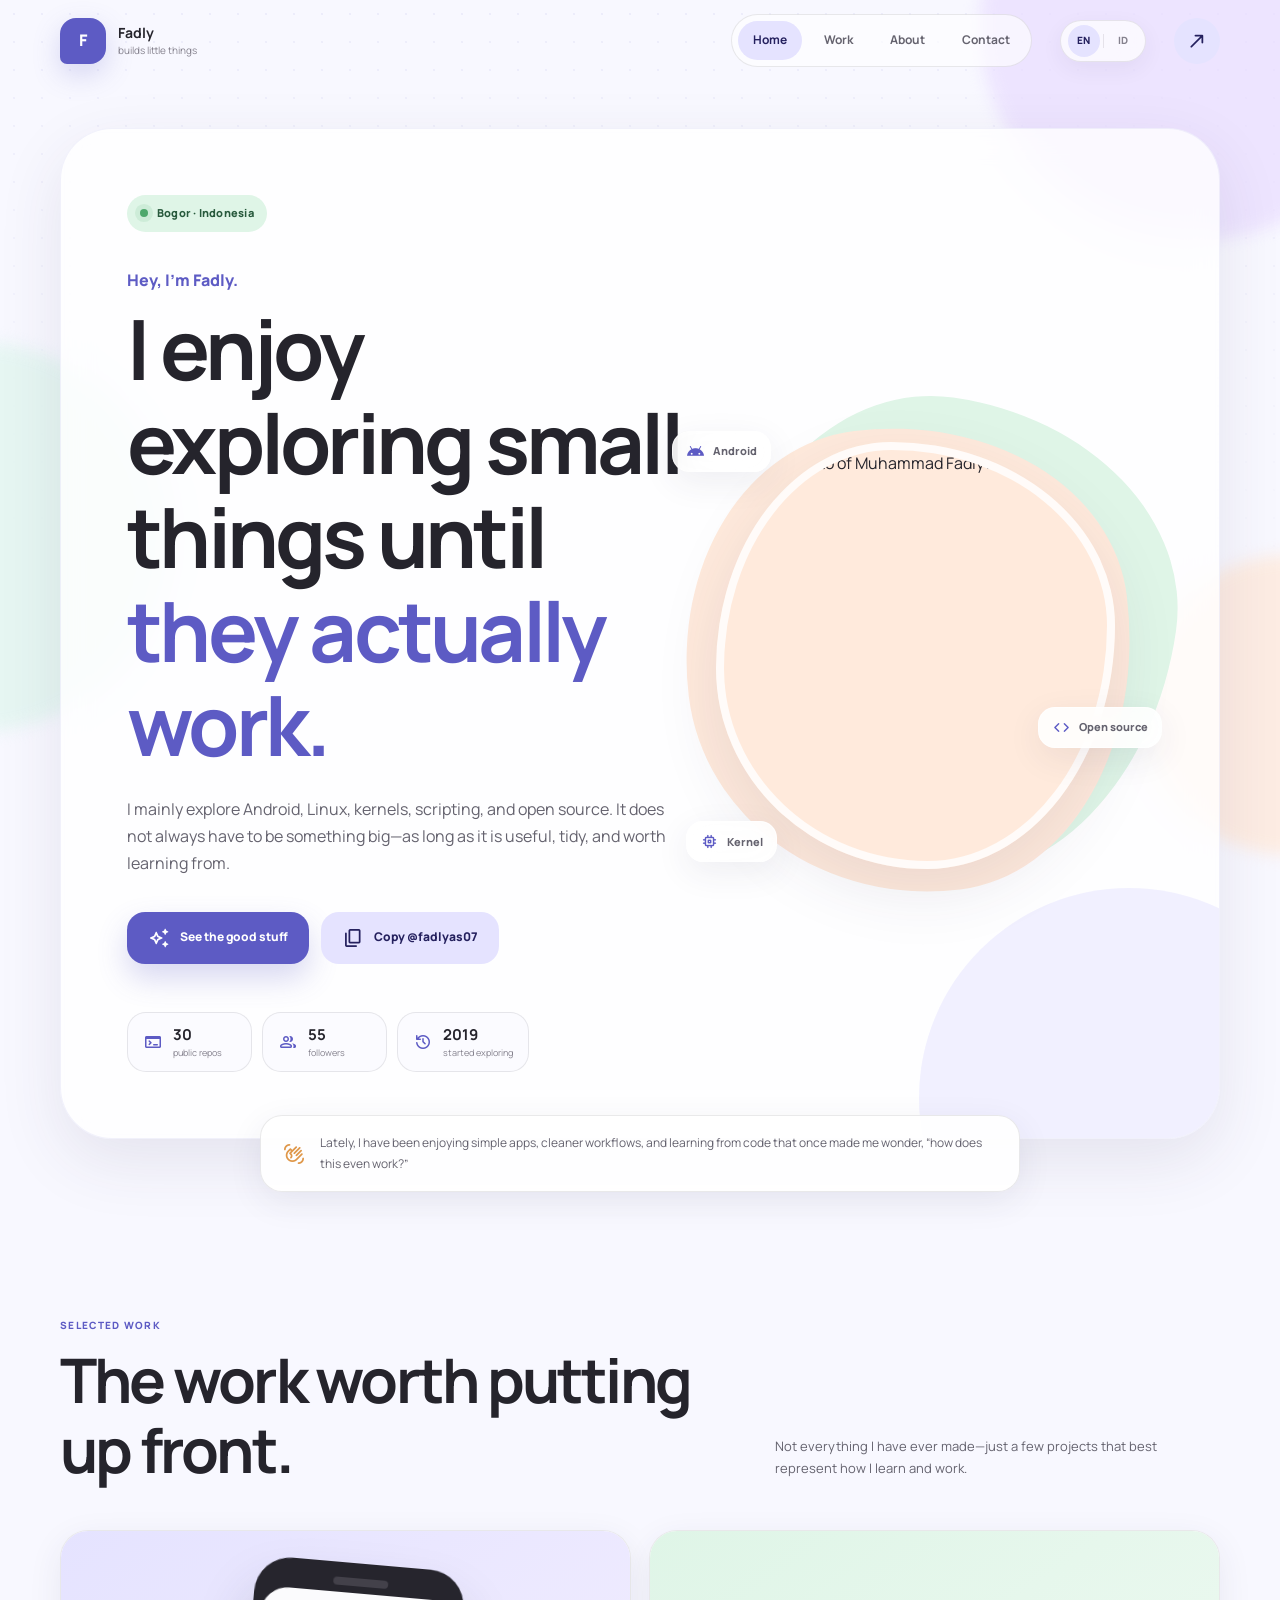
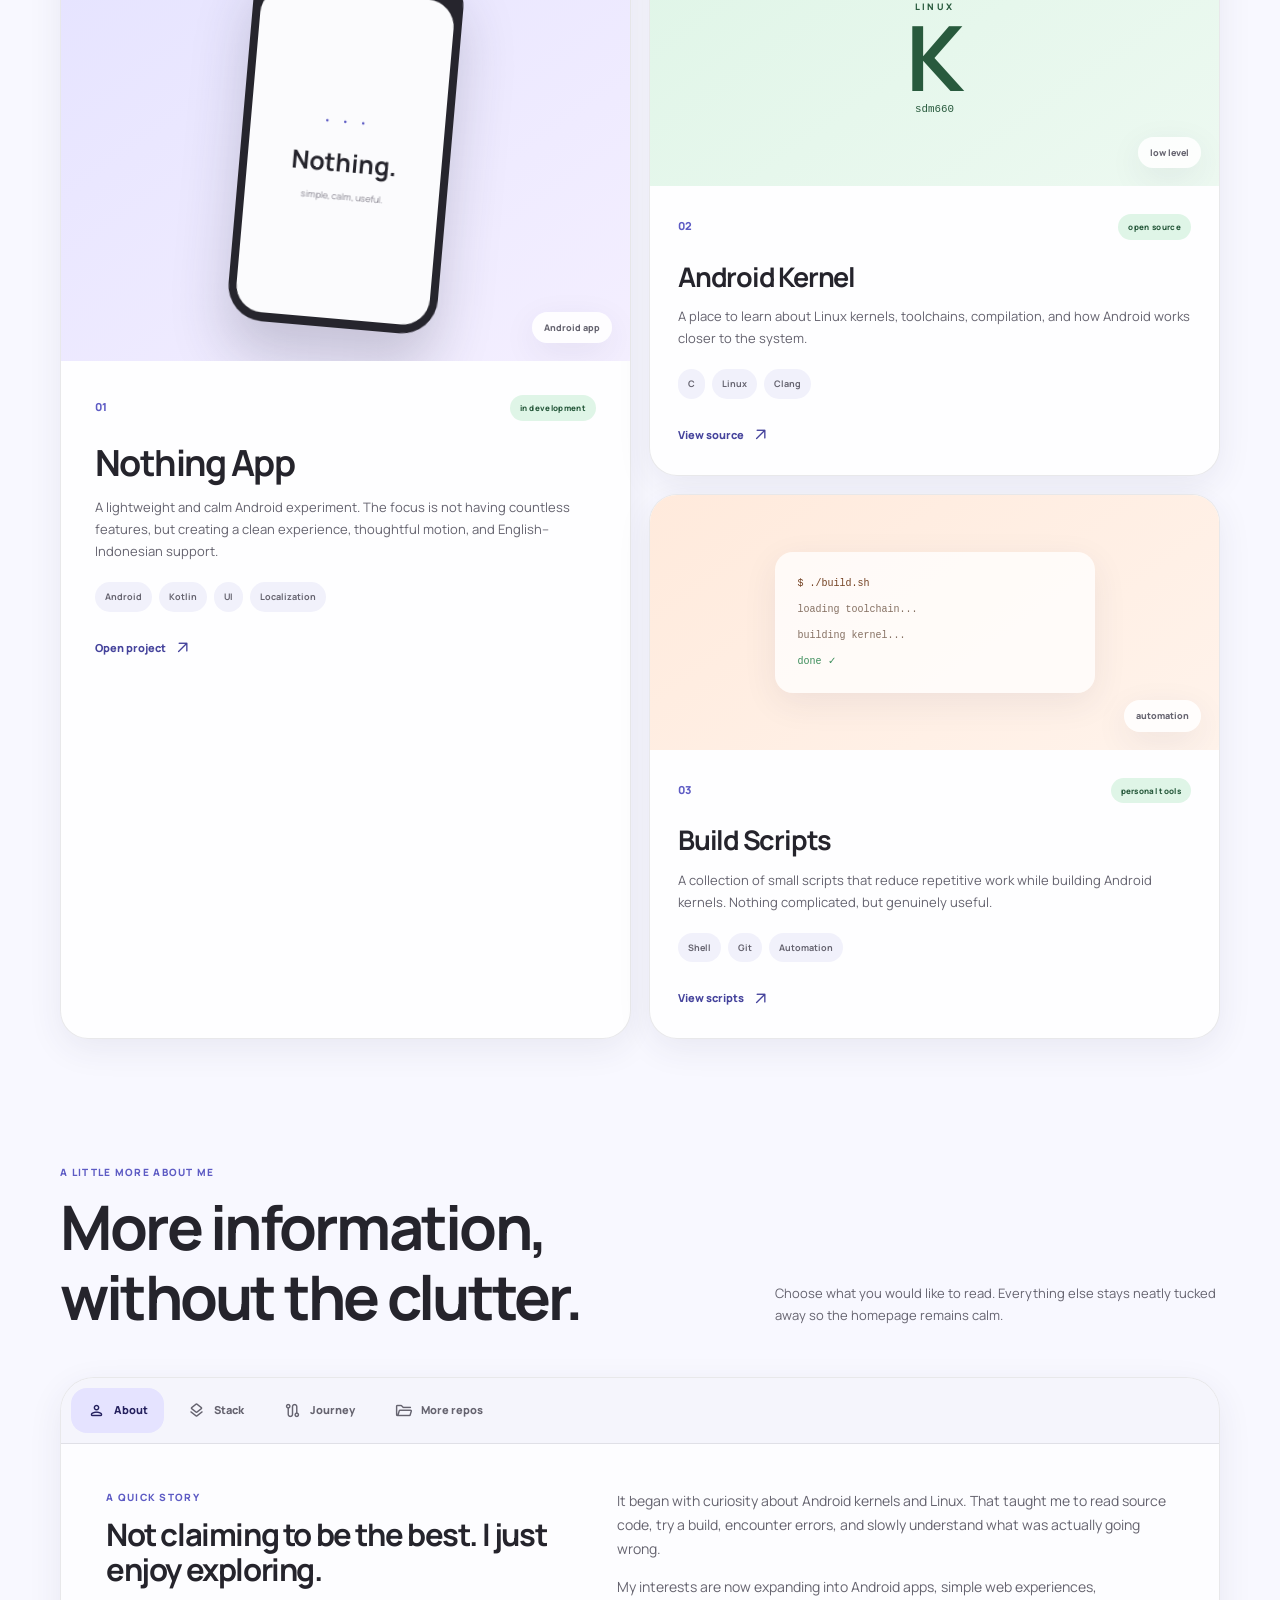
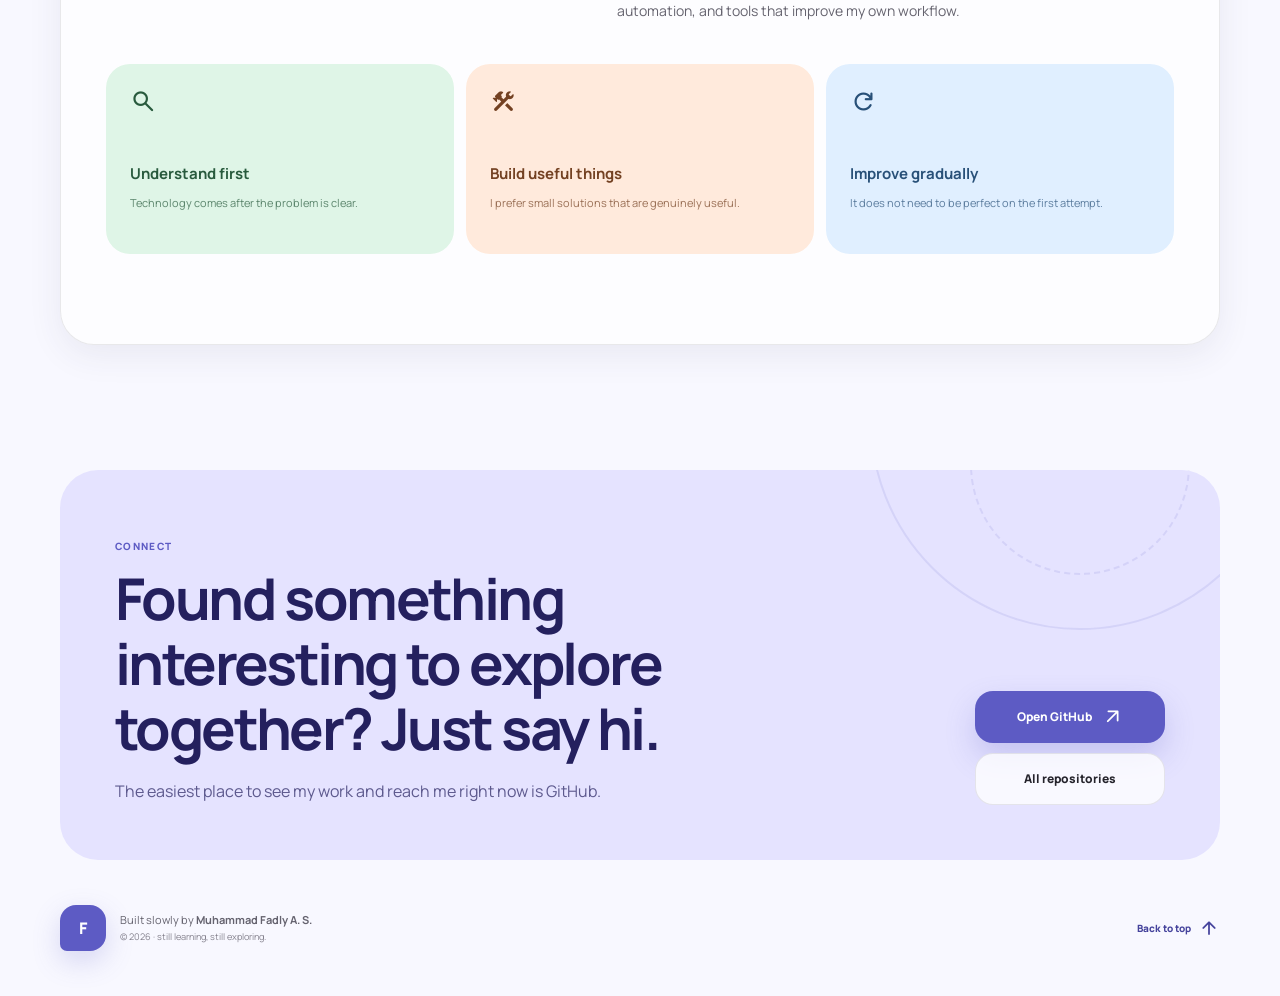
==== commit 573f446a: "add English and Indonesian language toggle Change-Id: I35770675296c66990a7f1207493ab2a5d93b4a00" ====
--- a/index.html
+++ b/index.html
@@ -1,5 +1,5 @@
 <!doctype html>
-<html lang="id">
+<html lang="en">
 <head>
   <meta charset="utf-8">
   <meta name="viewport" content="width=device-width,initial-scale=1">
@@ -44,6 +44,11 @@
         <a href="#contact">Kontak</a>
       </nav>
 
+      <div class="language-toggle" id="language-toggle" role="group" aria-label="Language selection">
+        <button class="language-option active" type="button" data-language="en" aria-pressed="true">EN</button>
+        <span aria-hidden="true"></span>
+        <button class="language-option" type="button" data-language="id" aria-pressed="false">ID</button>
+      </div>
       <a class="icon-button github-button" href="https://github.com/fadlyas07" target="_blank" rel="noreferrer" aria-label="Buka profil GitHub">
         <span class="material-symbols-rounded" aria-hidden="true">north_east</span>
       </a>
--- a/assets/css/style.css
+++ b/assets/css/style.css
@@ -454,3 +454,83 @@
   *, *::before, *::after { scroll-behavior: auto !important; animation-duration: .01ms !important; animation-iteration-count: 1 !important; transition-duration: .01ms !important; }
   .reveal { opacity: 1; transform: none; }
 }
+
+/* =====================================================
+   LANGUAGE TOGGLE
+===================================================== */
+
+.desktop-nav {
+  margin-left: auto;
+}
+
+.language-toggle {
+  display: inline-flex;
+  min-width: 86px;
+  height: 42px;
+  align-items: center;
+  justify-content: center;
+  gap: 3px;
+  padding: 4px;
+  border: 1px solid var(--line);
+  border-radius: 999px;
+  background: rgba(255, 255, 255, .72);
+  box-shadow: 0 7px 22px rgba(55, 52, 88, .06);
+  backdrop-filter: blur(14px);
+}
+
+.language-toggle > span {
+  width: 1px;
+  height: 14px;
+  background: var(--line);
+}
+
+.language-option {
+  min-width: 32px;
+  height: 32px;
+  padding: 0;
+  border: 0;
+  border-radius: 999px;
+  color: var(--ink-faint);
+  background: transparent;
+  cursor: pointer;
+  font-family: "Manrope", sans-serif;
+  font-size: 10px;
+  font-weight: 800;
+  transition:
+    color .2s ease,
+    background .2s ease,
+    transform .2s ease;
+}
+
+.language-option:hover {
+  color: var(--primary);
+}
+
+.language-option.active {
+  color: var(--on-primary-container);
+  background: var(--primary-container);
+}
+
+.language-option:active {
+  transform: scale(.94);
+}
+
+@media (max-width: 900px) {
+  .language-toggle {
+    min-width: 78px;
+    height: 40px;
+    margin-left: auto;
+  }
+
+  .language-option {
+    min-width: 28px;
+    height: 30px;
+    font-size: 9px;
+  }
+}
+
+@media (max-width: 420px) {
+  .brand-text {
+    display: none;
+  }
+}
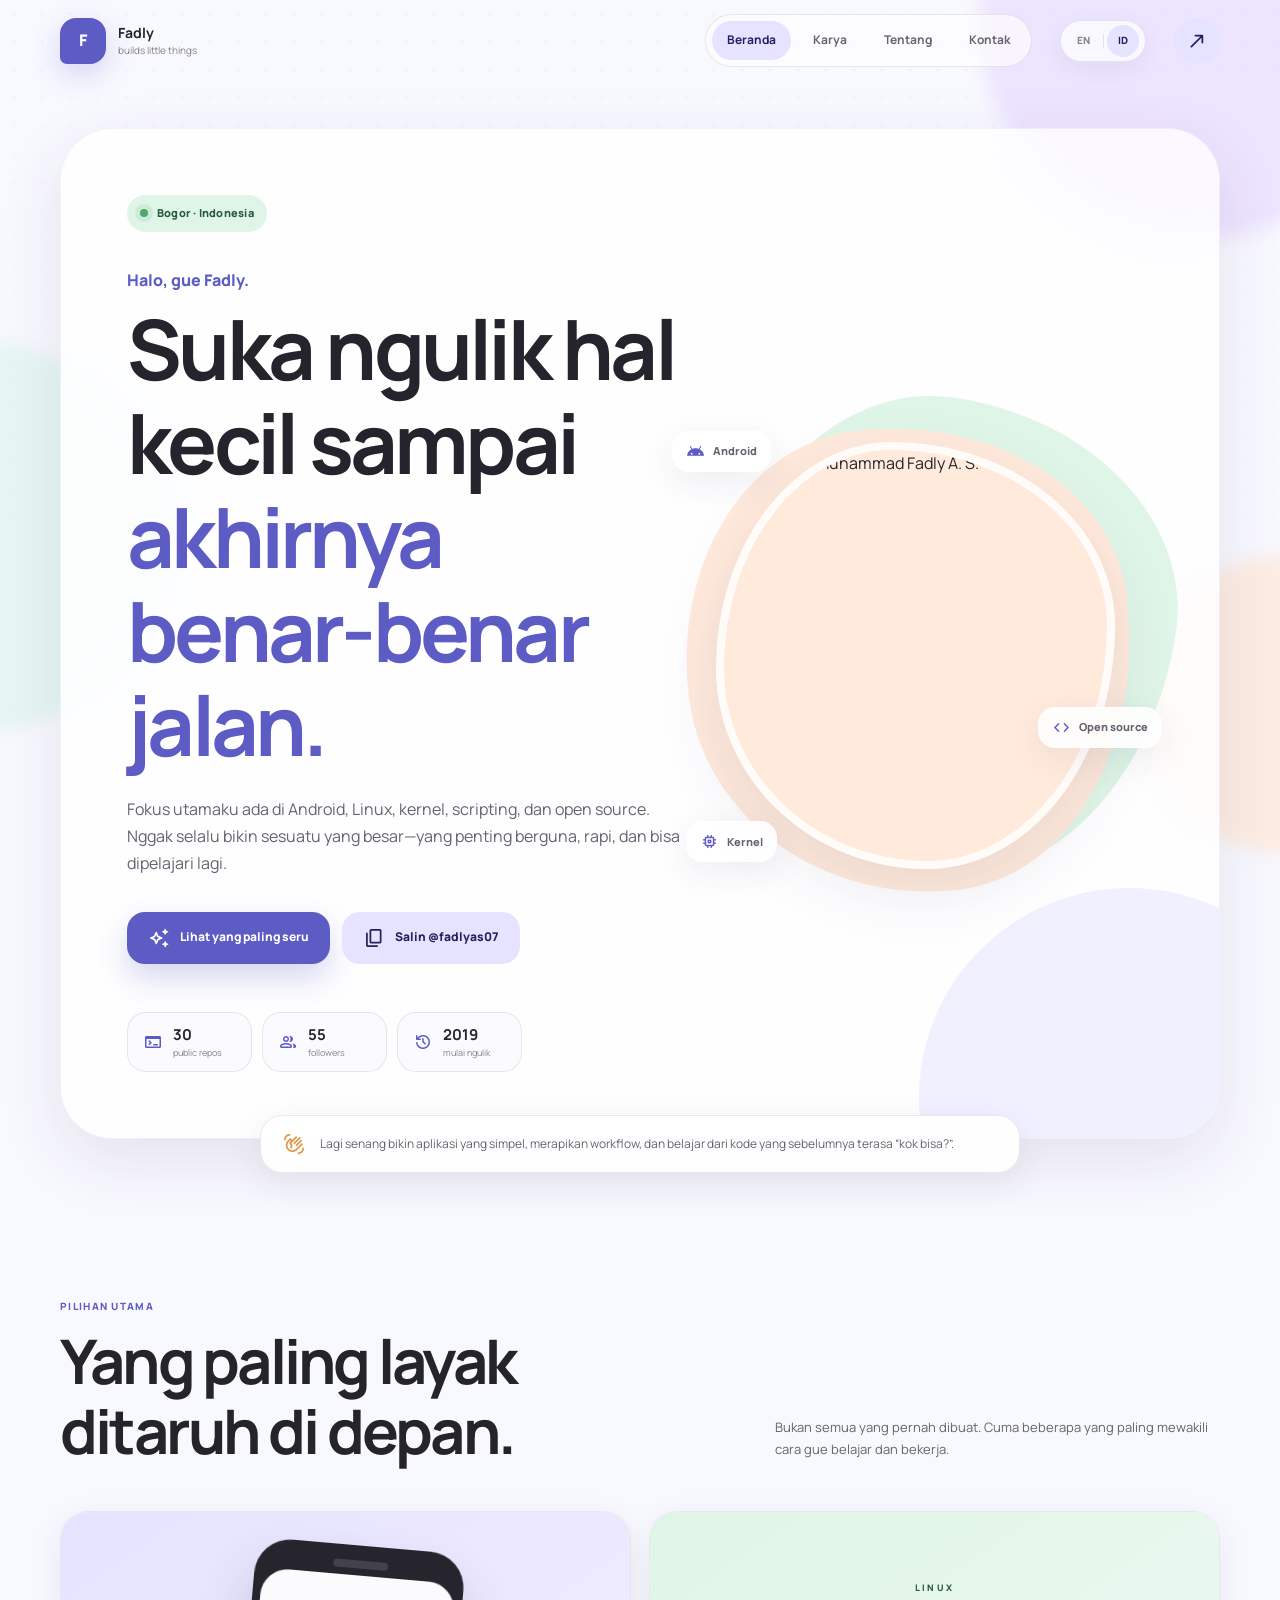
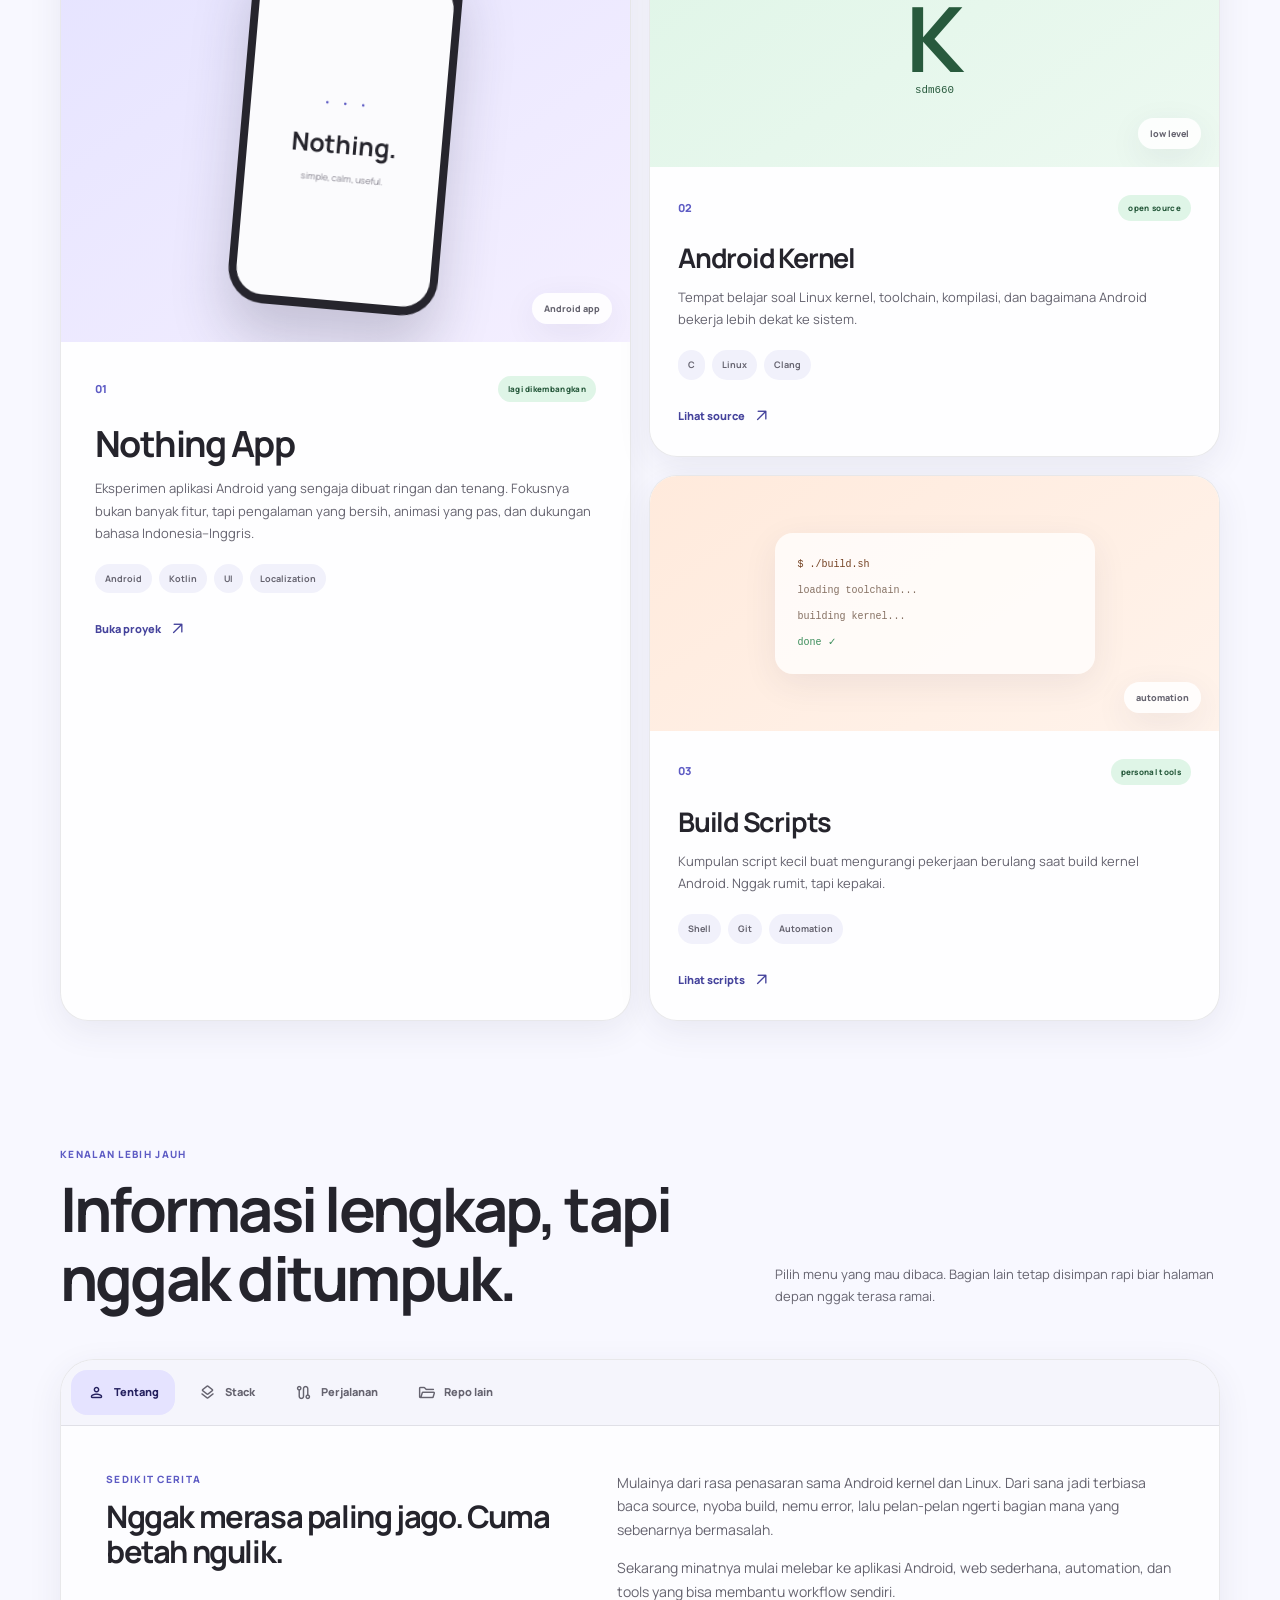
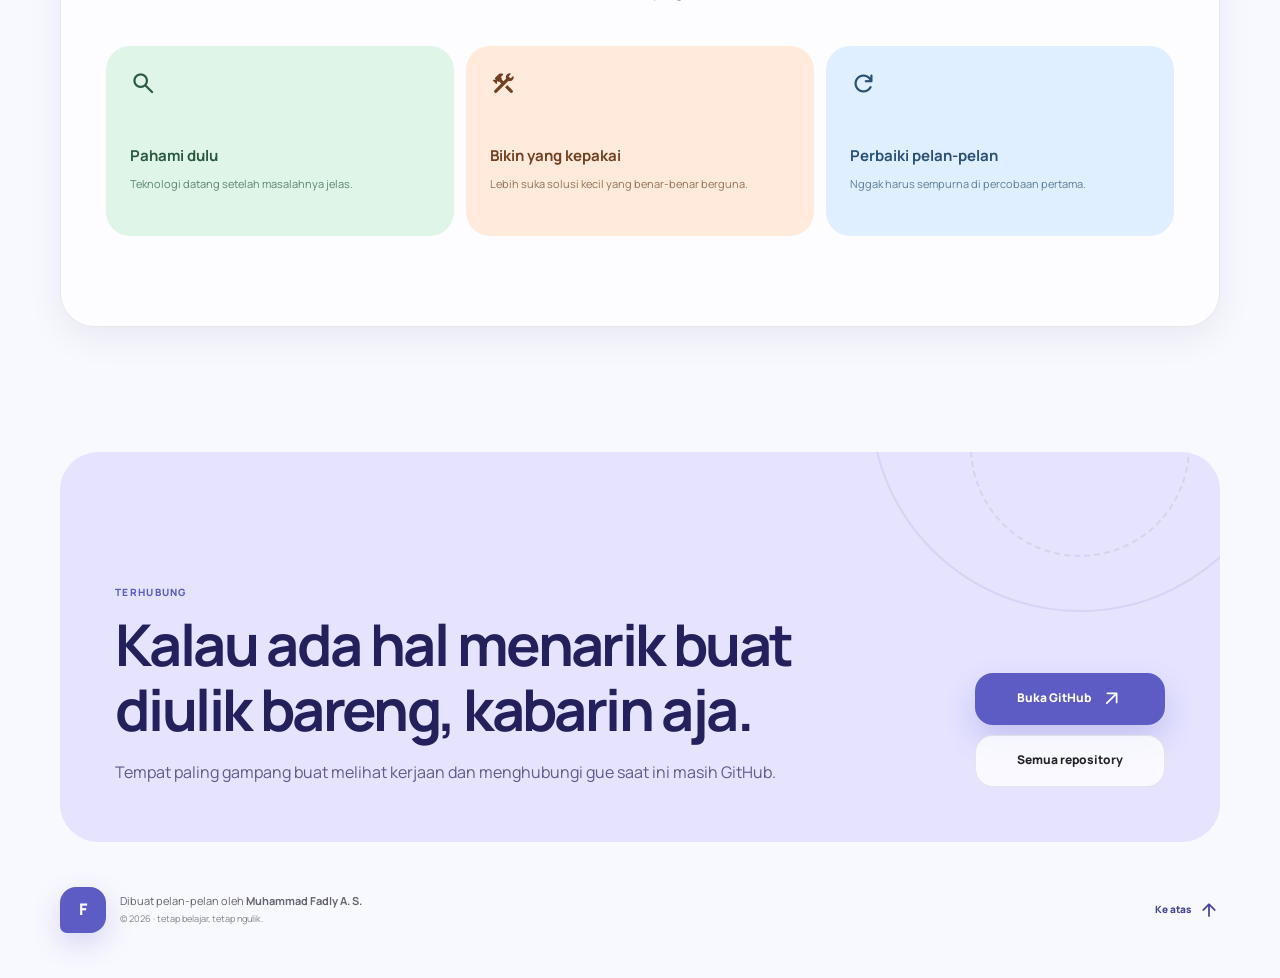
==== commit bcba7961: "set Indonesian as default language Change-Id: Ib5ba19fcf0002246976cfb0a1bd2a9a52fbb6482" ====
--- a/index.html
+++ b/index.html
@@ -1,5 +1,5 @@
 <!doctype html>
-<html lang="en">
+<html lang="id">
 <head>
   <meta charset="utf-8">
   <meta name="viewport" content="width=device-width,initial-scale=1">
@@ -45,9 +45,9 @@
       </nav>
 
       <div class="language-toggle" id="language-toggle" role="group" aria-label="Language selection">
-        <button class="language-option active" type="button" data-language="en" aria-pressed="true">EN</button>
+        <button class="language-option" type="button" data-language="en" aria-pressed="false">EN</button>
         <span aria-hidden="true"></span>
-        <button class="language-option" type="button" data-language="id" aria-pressed="false">ID</button>
+        <button class="language-option active" type="button" data-language="id" aria-pressed="true">ID</button>
       </div>
       <a class="icon-button github-button" href="https://github.com/fadlyas07" target="_blank" rel="noreferrer" aria-label="Buka profil GitHub">
         <span class="material-symbols-rounded" aria-hidden="true">north_east</span>
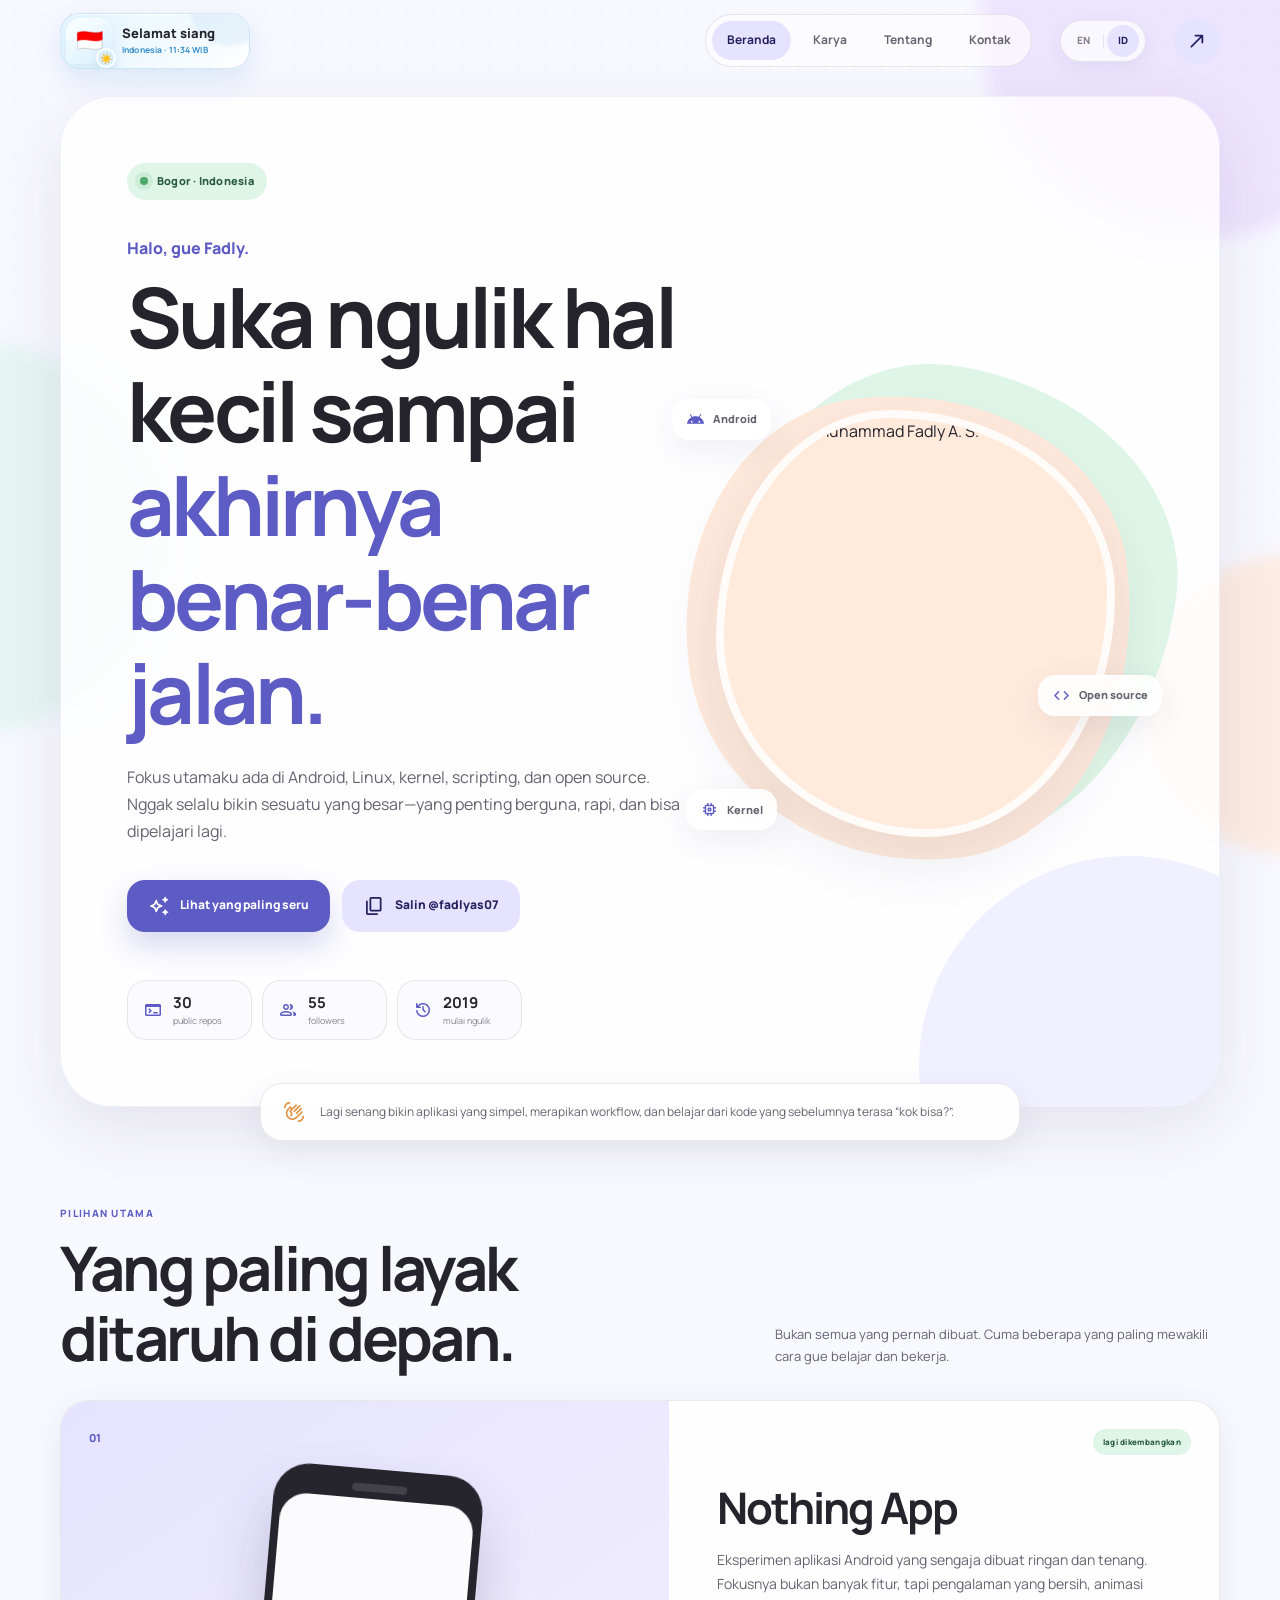
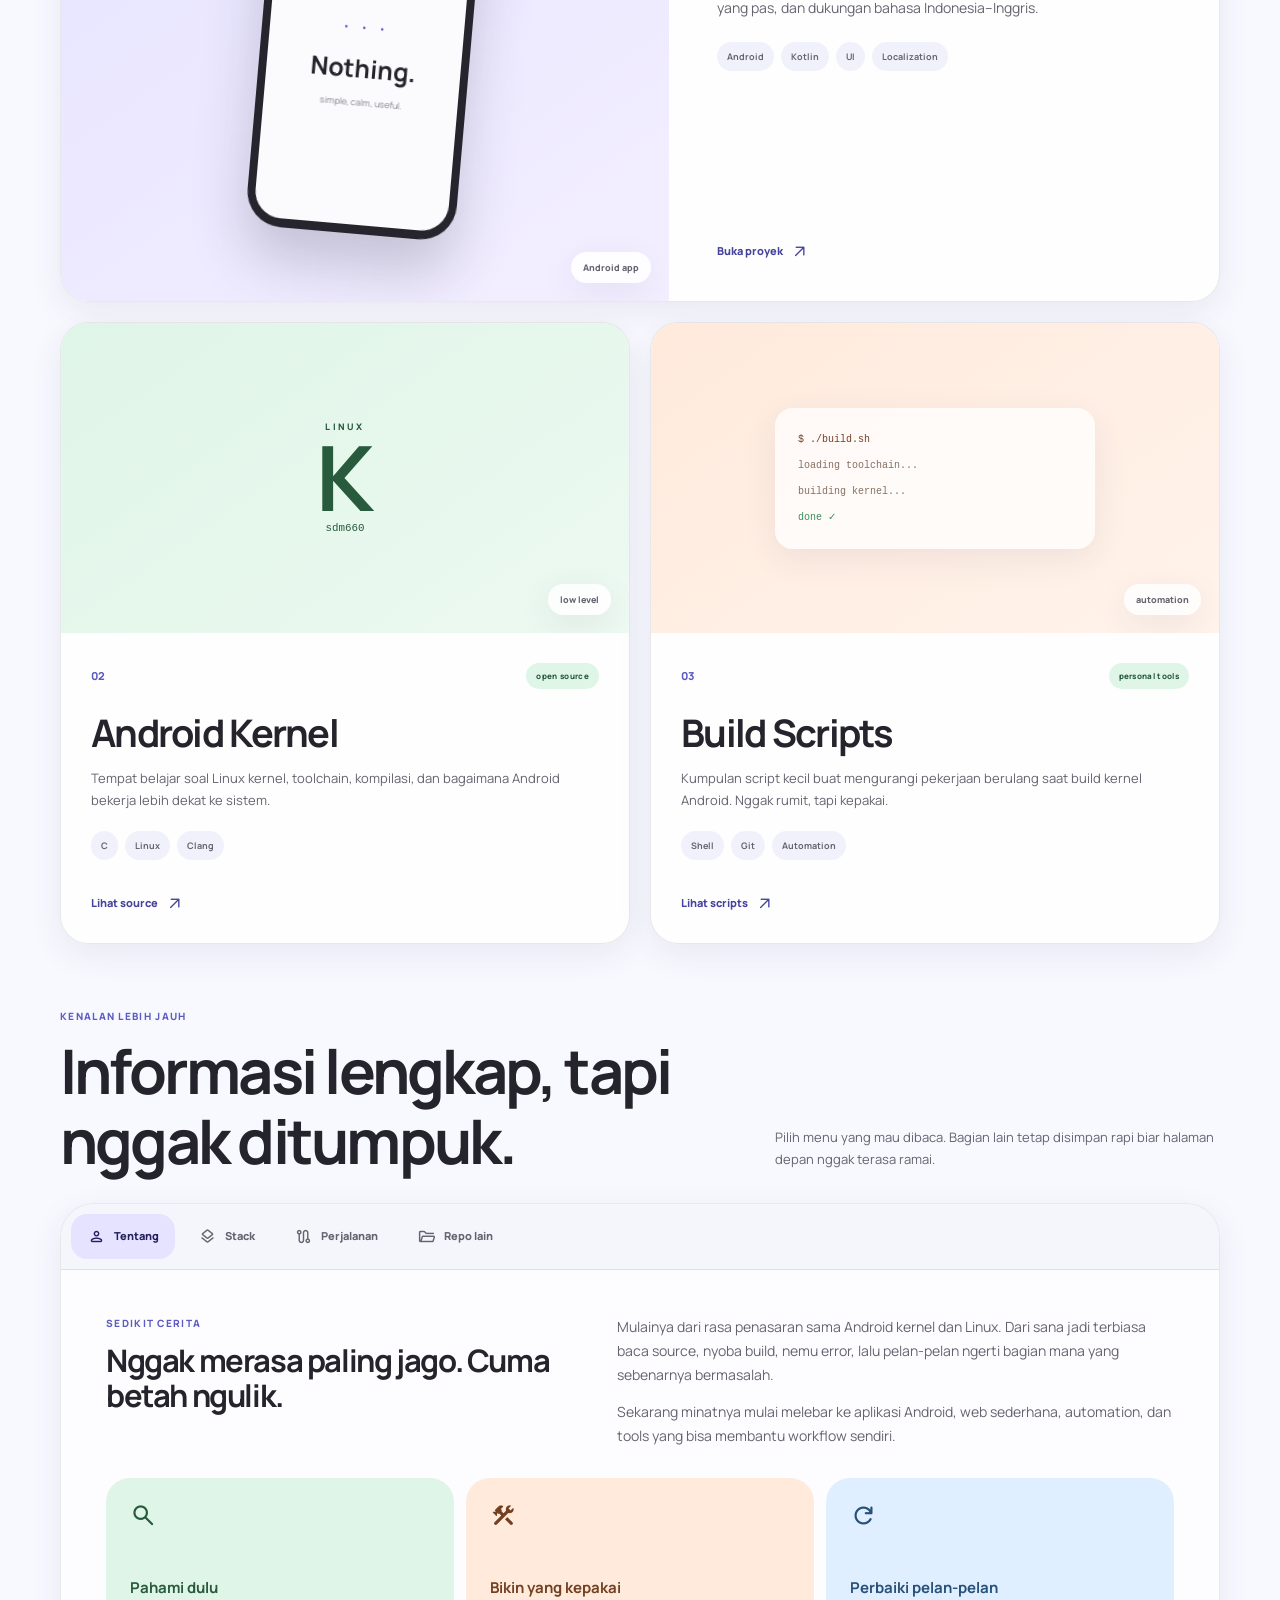
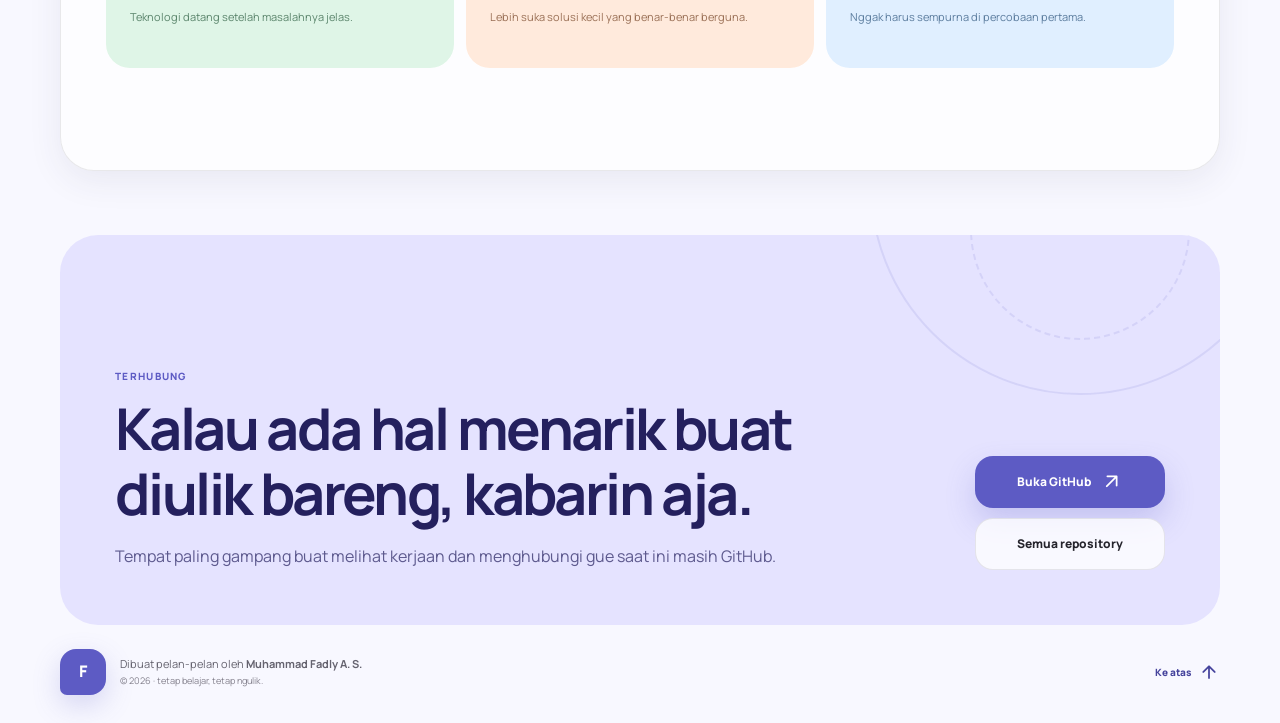
==== commit 420975e4: "remove legacy brand fallback to prevent refresh flash Change-Id: I2c8860ef4b13096987803081430ca189fd" ====
--- a/index.html
+++ b/index.html
@@ -29,11 +29,14 @@
 
   <header class="topbar" id="topbar">
     <div class="shell topbar-inner">
-      <a class="brand" href="#home" aria-label="Kembali ke beranda">
-        <span class="brand-mark">F</span>
-        <span class="brand-text">
-          <strong>Fadly</strong>
-          <small>builds little things</small>
+      <a class="brand dynamic-greeting" href="#home" aria-label="Kembali ke beranda">
+        <span class="brand-mark greeting-symbol" aria-hidden="true">
+          <span class="greeting-flag"></span>
+          <span class="greeting-period-icon"></span>
+        </span>
+        <span class="brand-text greeting-copy">
+          <strong class="greeting-title"></strong>
+          <small class="greeting-meta"></small>
         </span>
       </a>
 
--- a/assets/css/style.css
+++ b/assets/css/style.css
@@ -534,3 +534,687 @@
     display: none;
   }
 }
+
+/* =====================================================
+   COMPACT FEATURED PROJECT LAYOUT
+   Main project full width with two projects below
+===================================================== */
+
+@media (min-width: 961px) {
+  .featured-grid {
+    grid-template-columns: repeat(2, minmax(0, 1fr));
+    align-items: stretch;
+    gap: 20px;
+  }
+
+  /* Proyek utama memenuhi satu baris */
+  .featured-grid .project-main {
+    position: relative;
+    grid-column: 1 / -1;
+    grid-row: auto;
+    display: grid;
+    grid-template-columns: minmax(0, 1.05fr) minmax(0, .95fr);
+    min-height: 500px;
+  }
+
+  /* Gambar proyek utama di sebelah kiri */
+  .featured-grid .project-main .project-art {
+    width: 100%;
+    height: 100%;
+    min-height: 500px;
+  }
+
+  /* Informasi proyek utama di sebelah kanan */
+  .featured-grid .project-main .project-content {
+    min-width: 0;
+    min-height: 500px;
+    display: flex;
+    flex-direction: column;
+    padding: 82px 48px 40px;
+  }
+
+  /*
+   * Memindahkan nomor proyek ke bagian gambar
+   * dan status ke pojok kanan atas kartu
+   */
+  .featured-grid .project-main .project-top {
+    display: contents;
+  }
+
+  .featured-grid .project-main .project-index {
+    position: absolute;
+    top: 28px;
+    left: 28px;
+    z-index: 4;
+  }
+
+  .featured-grid .project-main .status-chip {
+    position: absolute;
+    top: 28px;
+    right: 28px;
+    z-index: 4;
+  }
+
+  .featured-grid .project-main .project-content h3 {
+    margin-bottom: 16px;
+    font-size: clamp(34px, 3.4vw, 45px);
+  }
+
+  .featured-grid .project-main .project-content p {
+    max-width: 520px;
+    margin-bottom: 22px;
+    font-size: 14px;
+  }
+
+  .featured-grid .project-main .text-button {
+    margin-top: auto;
+    padding-top: 28px;
+  }
+
+  /* Dua kartu proyek di baris kedua */
+  .featured-grid > .project-card:not(.project-main) {
+    height: 100%;
+    display: flex;
+    flex-direction: column;
+  }
+
+  .featured-grid > .project-card:not(.project-main) .project-art {
+    min-height: 310px;
+  }
+
+  .featured-grid > .project-card:not(.project-main) .project-content {
+    min-height: 310px;
+    display: flex;
+    flex: 1;
+    flex-direction: column;
+    padding: 30px;
+  }
+
+  .featured-grid > .project-card:not(.project-main) .project-content h3 {
+    font-size: clamp(30px, 3vw, 38px);
+  }
+
+  .featured-grid > .project-card:not(.project-main) .text-button {
+    margin-top: auto;
+    padding-top: 22px;
+  }
+}
+
+/* Tablet: semua kartu kembali menjadi satu kolom */
+@media (min-width: 721px) and (max-width: 960px) {
+  .featured-grid {
+    grid-template-columns: 1fr;
+    gap: 18px;
+  }
+
+  .featured-grid .project-main {
+    grid-column: auto;
+    grid-row: auto;
+    display: grid;
+    grid-template-columns: minmax(0, .9fr) minmax(0, 1.1fr);
+  }
+
+  .featured-grid .project-main .project-art {
+    min-height: 420px;
+  }
+
+  .featured-grid .project-main .project-content {
+    min-height: 420px;
+    display: flex;
+    flex-direction: column;
+    padding: 36px;
+  }
+
+  .featured-grid .project-main .text-button {
+    margin-top: auto;
+  }
+}
+
+/* Mobile: kartu ringkas dan tetap nyaman dibaca */
+@media (max-width: 720px) {
+  .featured-grid {
+    grid-template-columns: 1fr;
+    gap: 14px;
+  }
+
+  .featured-grid .project-main {
+    grid-column: auto;
+    grid-row: auto;
+    display: flex;
+    flex-direction: column;
+  }
+
+  .featured-grid .project-card {
+    border-radius: 25px;
+  }
+
+  .featured-grid .project-main .project-art {
+    min-height: 300px;
+  }
+
+  .featured-grid .project-card:not(.project-main) .project-art {
+    min-height: 220px;
+  }
+
+  .featured-grid .project-content,
+  .featured-grid .project-main .project-content {
+    min-height: auto;
+    padding: 23px;
+  }
+
+  .featured-grid .project-main .project-content h3,
+  .featured-grid .project-content h3 {
+    font-size: 27px;
+  }
+
+  .featured-grid .project-content p {
+    margin-bottom: 17px;
+  }
+
+  .featured-grid .text-button,
+  .featured-grid .project-main .text-button {
+    margin-top: 22px;
+    padding-top: 0;
+  }
+}
+
+
+/* =====================================================
+   FULL DYNAMIC HEADER GREETING
+===================================================== */
+
+.brand.dynamic-greeting {
+  --greeting-background: rgba(239, 238, 255, 0.88);
+  --greeting-border: rgba(93, 91, 196, 0.13);
+  --greeting-accent: #5d5bc4;
+  --greeting-icon-background: #dedcff;
+  --greeting-glow: rgba(93, 91, 196, 0.15);
+
+  position: relative;
+  display: flex;
+  align-items: center;
+  gap: 10px;
+
+  min-width: 190px;
+  max-width: 220px;
+  height: 56px;
+
+  padding: 5px 13px 5px 5px;
+  border: 1px solid var(--greeting-border);
+  border-radius: 20px;
+
+  color: var(--ink);
+  background:
+    linear-gradient(
+      135deg,
+      var(--greeting-background),
+      rgba(255, 255, 255, 0.82)
+    );
+
+  box-shadow:
+    0 10px 28px var(--greeting-glow),
+    inset 0 1px 0 rgba(255, 255, 255, 0.78);
+
+  overflow: hidden;
+  isolation: isolate;
+
+  transition:
+    background 450ms ease,
+    border-color 450ms ease,
+    box-shadow 450ms ease,
+    transform 220ms ease;
+}
+
+.brand.dynamic-greeting::before {
+  content: "";
+  position: absolute;
+  z-index: -1;
+
+  width: 80px;
+  height: 80px;
+  top: -48px;
+  right: -20px;
+
+  border-radius: 50%;
+  background: var(--greeting-accent);
+  opacity: 0.09;
+  filter: blur(2px);
+
+  transition:
+    background 450ms ease,
+    opacity 450ms ease;
+}
+
+.brand.dynamic-greeting:hover {
+  transform: translateY(-2px);
+
+  box-shadow:
+    0 14px 34px var(--greeting-glow),
+    inset 0 1px 0 rgba(255, 255, 255, 0.9);
+}
+
+/* Warna pagi */
+
+.brand.dynamic-greeting.period-morning {
+  --greeting-background: rgba(255, 246, 218, 0.92);
+  --greeting-border: rgba(224, 164, 38, 0.2);
+  --greeting-accent: #d99816;
+  --greeting-icon-background: #fff0bc;
+  --greeting-glow: rgba(224, 164, 38, 0.16);
+}
+
+/* Warna siang */
+
+.brand.dynamic-greeting.period-afternoon {
+  --greeting-background: rgba(226, 245, 255, 0.92);
+  --greeting-border: rgba(52, 142, 202, 0.18);
+  --greeting-accent: #348eca;
+  --greeting-icon-background: #d7f0ff;
+  --greeting-glow: rgba(52, 142, 202, 0.15);
+}
+
+/* Warna sore */
+
+.brand.dynamic-greeting.period-evening {
+  --greeting-background: rgba(255, 234, 222, 0.92);
+  --greeting-border: rgba(218, 108, 66, 0.18);
+  --greeting-accent: #d86d43;
+  --greeting-icon-background: #ffddca;
+  --greeting-glow: rgba(218, 108, 66, 0.16);
+}
+
+/* Warna malam */
+
+.brand.dynamic-greeting.period-night {
+  --greeting-background: rgba(232, 231, 255, 0.92);
+  --greeting-border: rgba(92, 87, 190, 0.18);
+  --greeting-accent: #5c57be;
+  --greeting-icon-background: #dedcff;
+  --greeting-glow: rgba(92, 87, 190, 0.17);
+}
+
+/* Logo bahasa dan ikon periode */
+
+.brand.dynamic-greeting .greeting-symbol {
+  position: relative;
+  flex: 0 0 auto;
+
+  width: 46px;
+  height: 46px;
+
+  display: grid;
+  place-items: center;
+
+  border-radius: 16px 16px 16px 7px;
+
+  color: var(--ink);
+  background:
+    linear-gradient(
+      145deg,
+      rgba(255, 255, 255, 0.88),
+      var(--greeting-icon-background)
+    );
+
+  box-shadow:
+    0 8px 20px var(--greeting-glow),
+    inset 0 1px 0 rgba(255, 255, 255, 0.9);
+
+  transition:
+    opacity 240ms ease,
+    transform 240ms ease,
+    background 450ms ease,
+    box-shadow 450ms ease;
+}
+
+.brand.dynamic-greeting .greeting-flag {
+  display: block;
+  font-size: 22px;
+  line-height: 1;
+  transform: translateY(-1px);
+}
+
+.brand.dynamic-greeting .greeting-period-icon {
+  position: absolute;
+  right: -4px;
+  bottom: -4px;
+
+  width: 20px;
+  height: 20px;
+
+  display: grid;
+  place-items: center;
+
+  border: 2px solid rgba(255, 255, 255, 0.95);
+  border-radius: 50%;
+
+  background: var(--greeting-icon-background);
+  box-shadow: 0 4px 10px var(--greeting-glow);
+
+  font-size: 10px;
+  line-height: 1;
+}
+
+/* Teks sapaan */
+
+.brand.dynamic-greeting .greeting-copy {
+  display: flex;
+  flex: 1;
+  flex-direction: column;
+  justify-content: center;
+
+  min-width: 0;
+  max-width: 150px;
+
+  line-height: 1.1;
+
+  transition:
+    opacity 240ms ease,
+    transform 240ms ease,
+    filter 240ms ease;
+}
+
+.brand.dynamic-greeting .greeting-title {
+  display: block;
+
+  max-width: 100%;
+  overflow: hidden;
+
+  color: var(--ink);
+  font-size: 13px;
+  font-weight: 800;
+  line-height: 1.2;
+
+  white-space: nowrap;
+  text-overflow: ellipsis;
+  unicode-bidi: plaintext;
+}
+
+.brand.dynamic-greeting .greeting-meta {
+  display: block;
+
+  max-width: 100%;
+  margin-top: 4px;
+  overflow: hidden;
+
+  color: var(--greeting-accent);
+  font-size: 8.5px;
+  font-weight: 700;
+  line-height: 1.2;
+  letter-spacing: 0.015em;
+
+  white-space: nowrap;
+  text-overflow: ellipsis;
+
+  transition: color 450ms ease;
+}
+
+/* Animasi pergantian seluruh elemen */
+
+.brand.dynamic-greeting.is-changing .greeting-symbol {
+  opacity: 0;
+  transform: scale(0.78) rotate(-8deg);
+}
+
+.brand.dynamic-greeting.is-changing .greeting-copy {
+  opacity: 0;
+  transform: translateX(9px);
+  filter: blur(3px);
+}
+
+.brand.dynamic-greeting:not(.is-changing) .greeting-symbol {
+  animation: greeting-symbol-enter 420ms ease both;
+}
+
+.brand.dynamic-greeting:not(.is-changing) .greeting-copy {
+  animation: greeting-copy-enter 420ms ease both;
+}
+
+@keyframes greeting-symbol-enter {
+  from {
+    opacity: 0;
+    transform: scale(0.78) rotate(8deg);
+  }
+
+  to {
+    opacity: 1;
+    transform: scale(1) rotate(0);
+  }
+}
+
+@keyframes greeting-copy-enter {
+  from {
+    opacity: 0;
+    transform: translateX(-8px);
+    filter: blur(3px);
+  }
+
+  to {
+    opacity: 1;
+    transform: translateX(0);
+    filter: blur(0);
+  }
+}
+
+/* Tablet dan mobile */
+
+@media (max-width: 720px) {
+  .brand.dynamic-greeting {
+    min-width: 170px;
+    max-width: 185px;
+    height: 50px;
+
+    gap: 9px;
+    padding: 5px 10px 5px 5px;
+    border-radius: 18px;
+  }
+
+  .brand.dynamic-greeting .greeting-symbol {
+    width: 40px;
+    height: 40px;
+    border-radius: 14px 14px 14px 6px;
+  }
+
+  .brand.dynamic-greeting .greeting-flag {
+    font-size: 19px;
+  }
+
+  .brand.dynamic-greeting .greeting-period-icon {
+    right: -3px;
+    bottom: -3px;
+
+    width: 18px;
+    height: 18px;
+
+    font-size: 9px;
+  }
+
+  .brand.dynamic-greeting .greeting-copy {
+    max-width: 120px;
+  }
+
+  .brand.dynamic-greeting .greeting-title {
+    font-size: 11.5px;
+  }
+
+  .brand.dynamic-greeting .greeting-meta {
+    margin-top: 3px;
+    font-size: 7.5px;
+  }
+}
+
+/*
+ * Mengaktifkan kembali teks brand di layar kecil.
+ * Aturan lama menyembunyikan .brand-text pada lebar 420px.
+ */
+
+@media (max-width: 420px) {
+  .brand.dynamic-greeting {
+    min-width: 154px;
+    max-width: 166px;
+  }
+
+  .brand.dynamic-greeting .brand-text.greeting-copy {
+    display: flex;
+  }
+
+  .brand.dynamic-greeting .greeting-copy {
+    max-width: 106px;
+  }
+
+  .brand.dynamic-greeting .greeting-title {
+    font-size: 10.5px;
+  }
+
+  .brand.dynamic-greeting .greeting-meta {
+    font-size: 7px;
+  }
+}
+
+@media (max-width: 350px) {
+  .brand.dynamic-greeting {
+    min-width: 142px;
+    max-width: 150px;
+  }
+
+  .brand.dynamic-greeting .greeting-symbol {
+    width: 38px;
+    height: 38px;
+  }
+
+  .brand.dynamic-greeting .greeting-copy {
+    max-width: 94px;
+  }
+}
+
+/* Aksesibilitas: nonaktifkan animasi bila diminta perangkat */
+
+@media (prefers-reduced-motion: reduce) {
+  .brand.dynamic-greeting,
+  .brand.dynamic-greeting *,
+  .brand.dynamic-greeting::before {
+    animation: none !important;
+    transition: none !important;
+  }
+}
+
+/* COMPACT PAGE SPACING START */
+
+/*
+ * Merapatkan jarak antara:
+ * header → hero
+ * hero → karya
+ * karya → informasi
+ * informasi → kontak
+ * kontak → footer
+ */
+
+/* Header ke hero */
+
+.hero {
+  padding-top: 96px !important;
+}
+
+/* Jarak antarseksi utama */
+
+.section {
+  padding-top: 64px !important;
+}
+
+/* Judul section ke konten di bawahnya */
+
+.section-heading {
+  margin-bottom: 28px !important;
+}
+
+/* Footer lebih dekat dengan section kontak */
+
+.footer {
+  padding-top: 24px !important;
+  padding-bottom: 28px !important;
+}
+
+/*
+ * Sedikit merapatkan isi panel informasi tanpa
+ * membuat kontennya terasa sesak.
+ */
+
+.about-panel {
+  margin-bottom: 30px !important;
+}
+
+/* Tablet */
+
+@media (max-width: 960px) {
+  .hero {
+    padding-top: 90px !important;
+  }
+
+  .section {
+    padding-top: 54px !important;
+  }
+
+  .section-heading {
+    margin-bottom: 25px !important;
+  }
+
+  .footer {
+    padding-top: 22px !important;
+    padding-bottom: 25px !important;
+  }
+
+  .about-panel {
+    margin-bottom: 26px !important;
+  }
+}
+
+/* Mobile */
+
+@media (max-width: 720px) {
+  body {
+    padding-bottom: 76px !important;
+  }
+
+  .hero {
+    padding-top: 80px !important;
+  }
+
+  .section {
+    padding-top: 44px !important;
+  }
+
+  .section-heading {
+    margin-bottom: 22px !important;
+  }
+
+  .footer {
+    padding-top: 20px !important;
+    padding-bottom: 22px !important;
+  }
+
+  .about-panel {
+    margin-bottom: 22px !important;
+  }
+}
+
+/* Mobile kecil */
+
+@media (max-width: 430px) {
+  .hero {
+    padding-top: 76px !important;
+  }
+
+  .section {
+    padding-top: 38px !important;
+  }
+
+  .section-heading {
+    margin-bottom: 19px !important;
+  }
+
+  .footer {
+    padding-top: 17px !important;
+    padding-bottom: 19px !important;
+  }
+}
+
+/* COMPACT PAGE SPACING END */
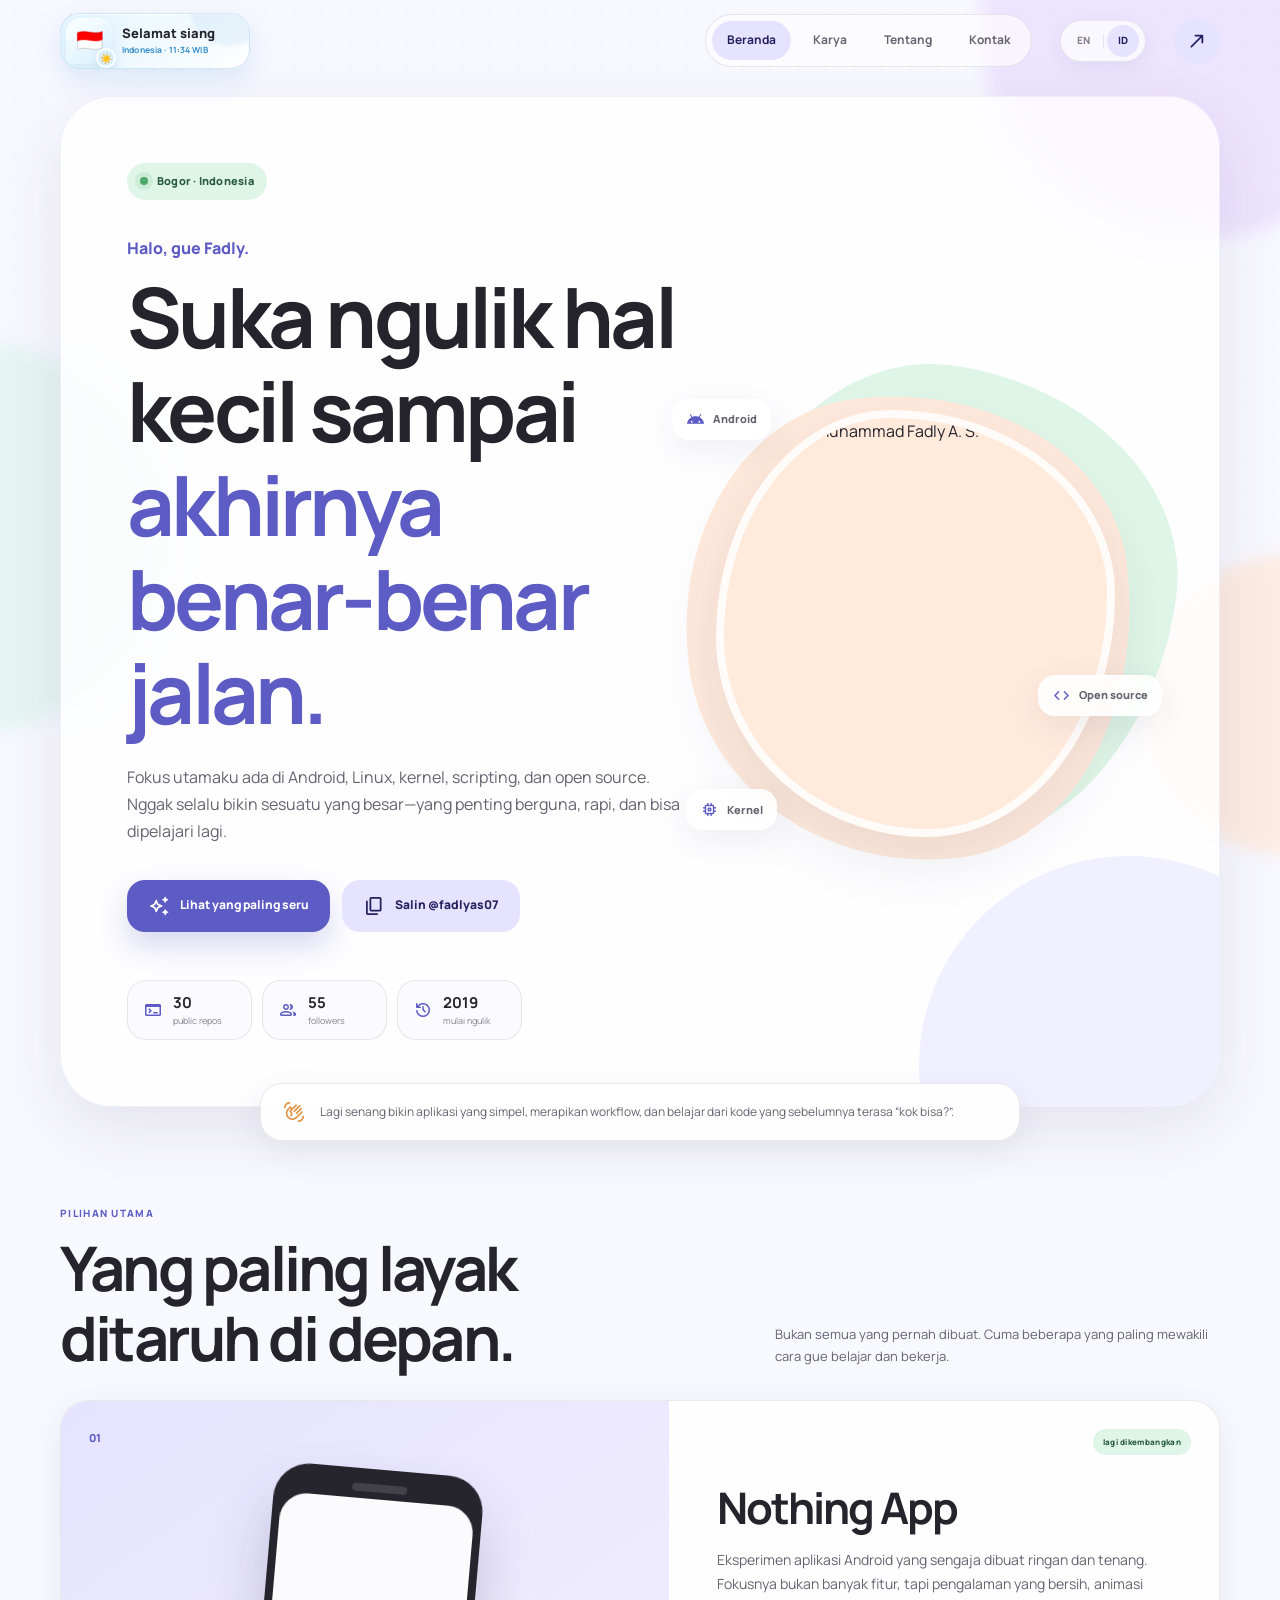
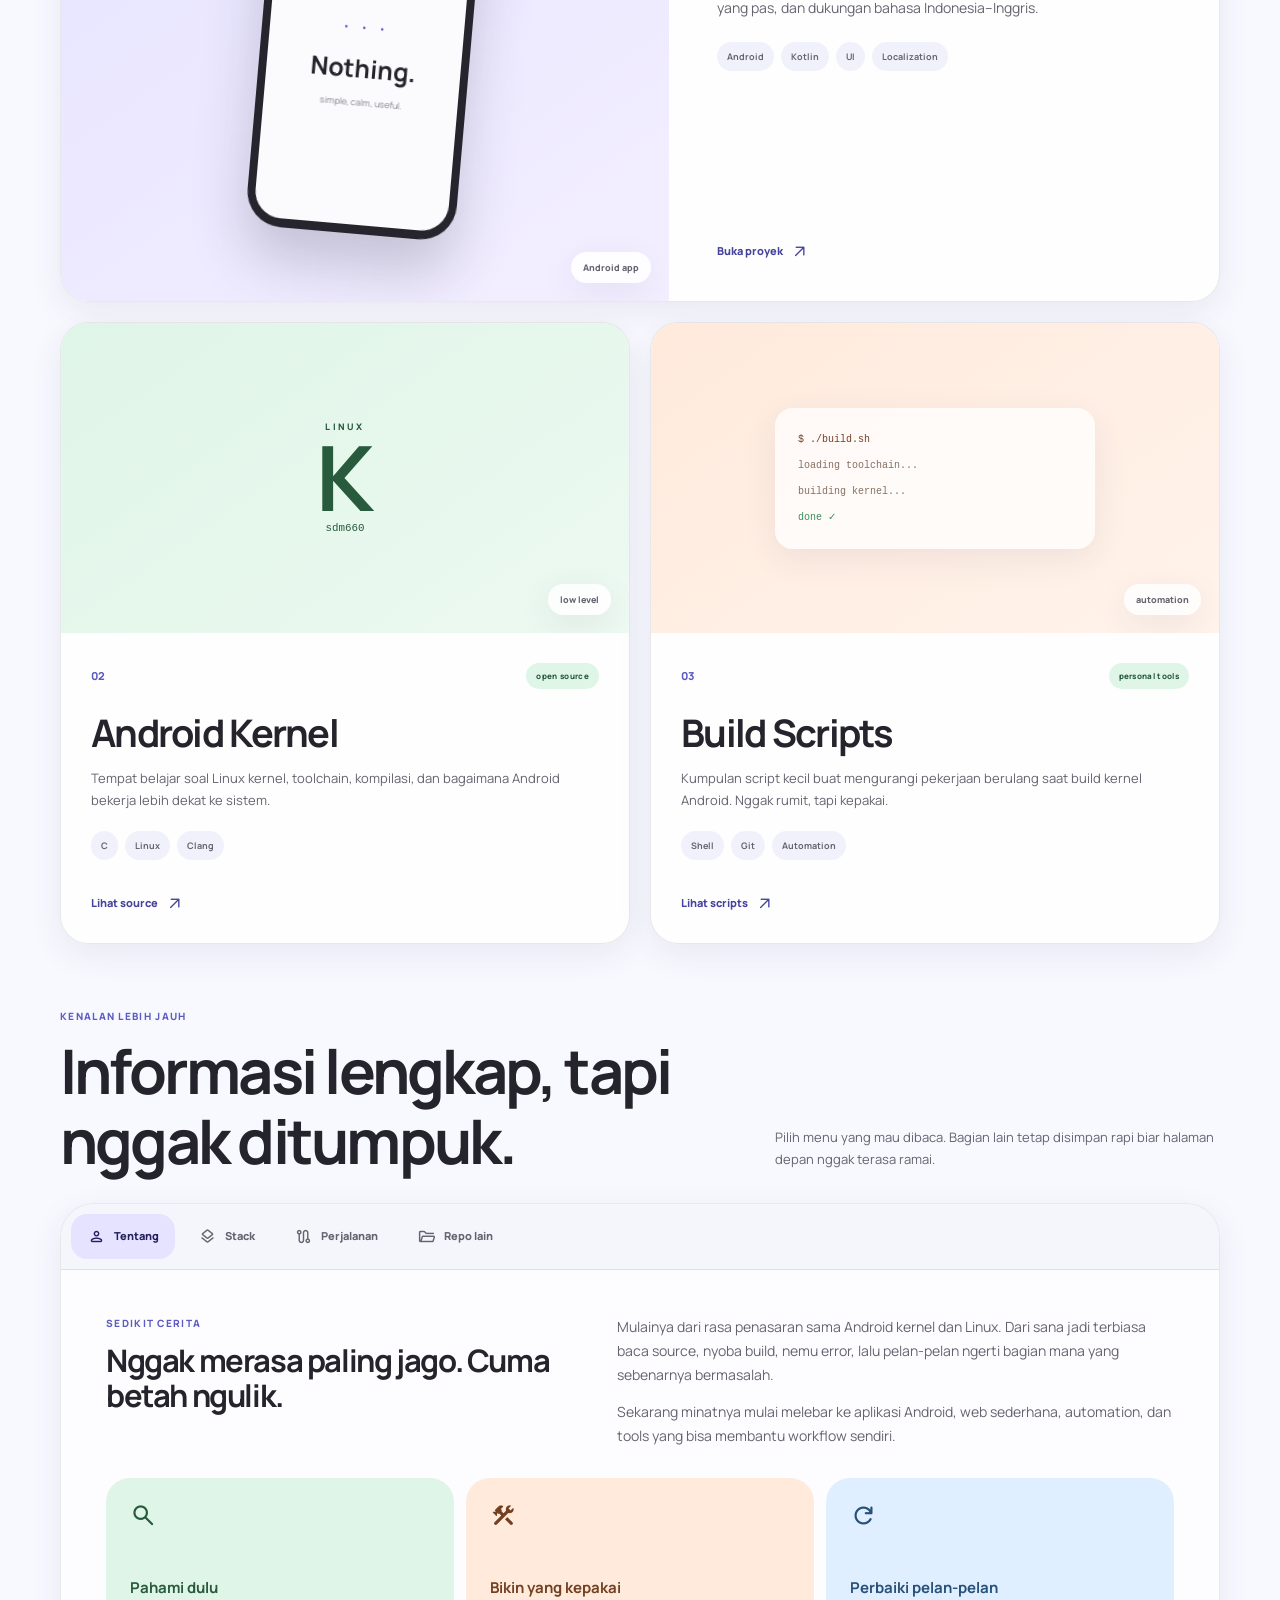
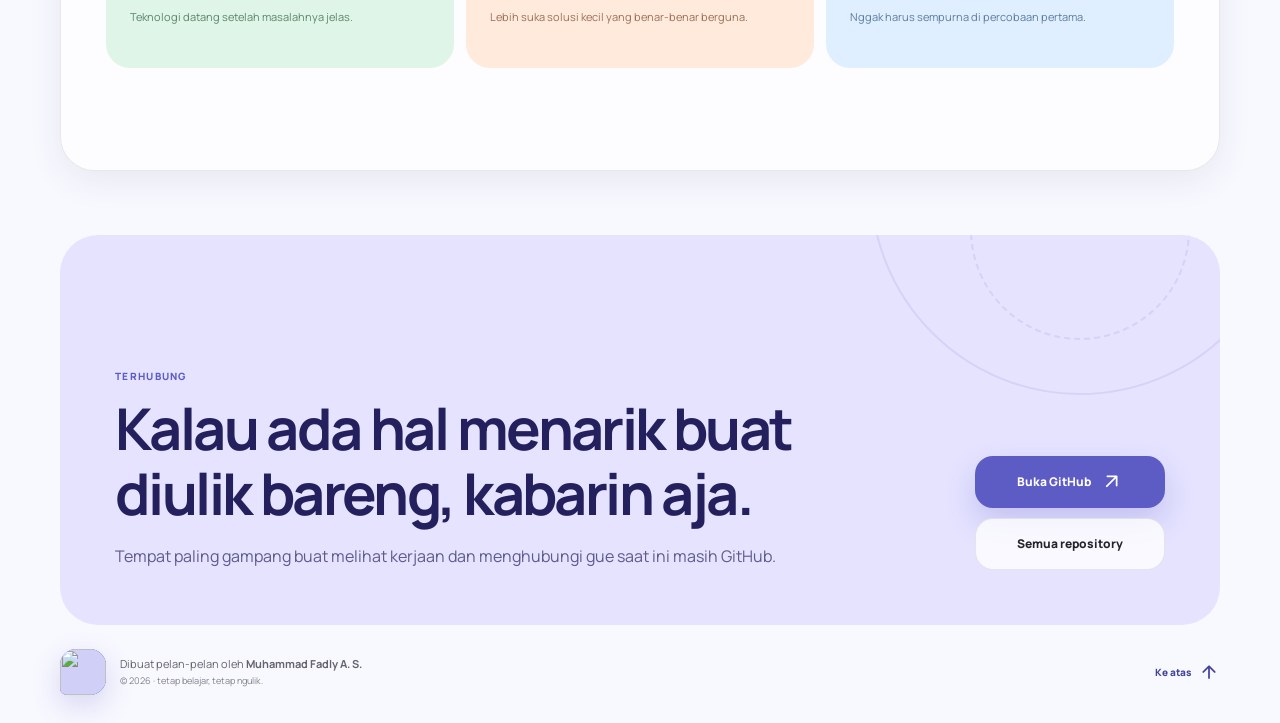
==== commit 6800b406: "replace footer logo with GitHub profile avatar Change-Id: Icfb6d1c4c797143038de77a746af9cf27c249e1f" ====
--- a/index.html
+++ b/index.html
@@ -420,7 +420,17 @@
 
   <footer class="footer shell">
     <div class="footer-brand">
-      <span class="brand-mark">F</span>
+      <span class="brand-mark footer-profile-mark">
+                <img
+                  class="footer-profile-image"
+                  src="https://avatars.githubusercontent.com/u/51447049?v=4"
+                  alt=""
+                  width="64"
+                  height="64"
+                  loading="lazy"
+                  decoding="async"
+                >
+              </span>
       <p>
         Dibuat pelan-pelan oleh <strong>Muhammad Fadly A. S.</strong><br>
         <small>© <span id="year"></span> · tetap belajar, tetap ngulik.</small>
--- a/assets/css/style.css
+++ b/assets/css/style.css
@@ -1218,3 +1218,31 @@
 }
 
 /* COMPACT PAGE SPACING END */
+
+/* FOOTER PROFILE IMAGE START */
+
+/*
+ * Ukuran kotak tetap mengikuti class logo footer asli.
+ * Foto hanya mengisi area logo tanpa mengubah layout.
+ */
+
+.footer-profile-mark {
+  padding: 0 !important;
+  overflow: hidden;
+}
+
+.footer-profile-image {
+  width: 100%;
+  height: 100%;
+
+  display: block;
+
+  border-radius: inherit;
+
+  object-fit: cover;
+  object-position: center;
+
+  background: rgba(225, 224, 255, 0.88);
+}
+
+/* FOOTER PROFILE IMAGE END */
